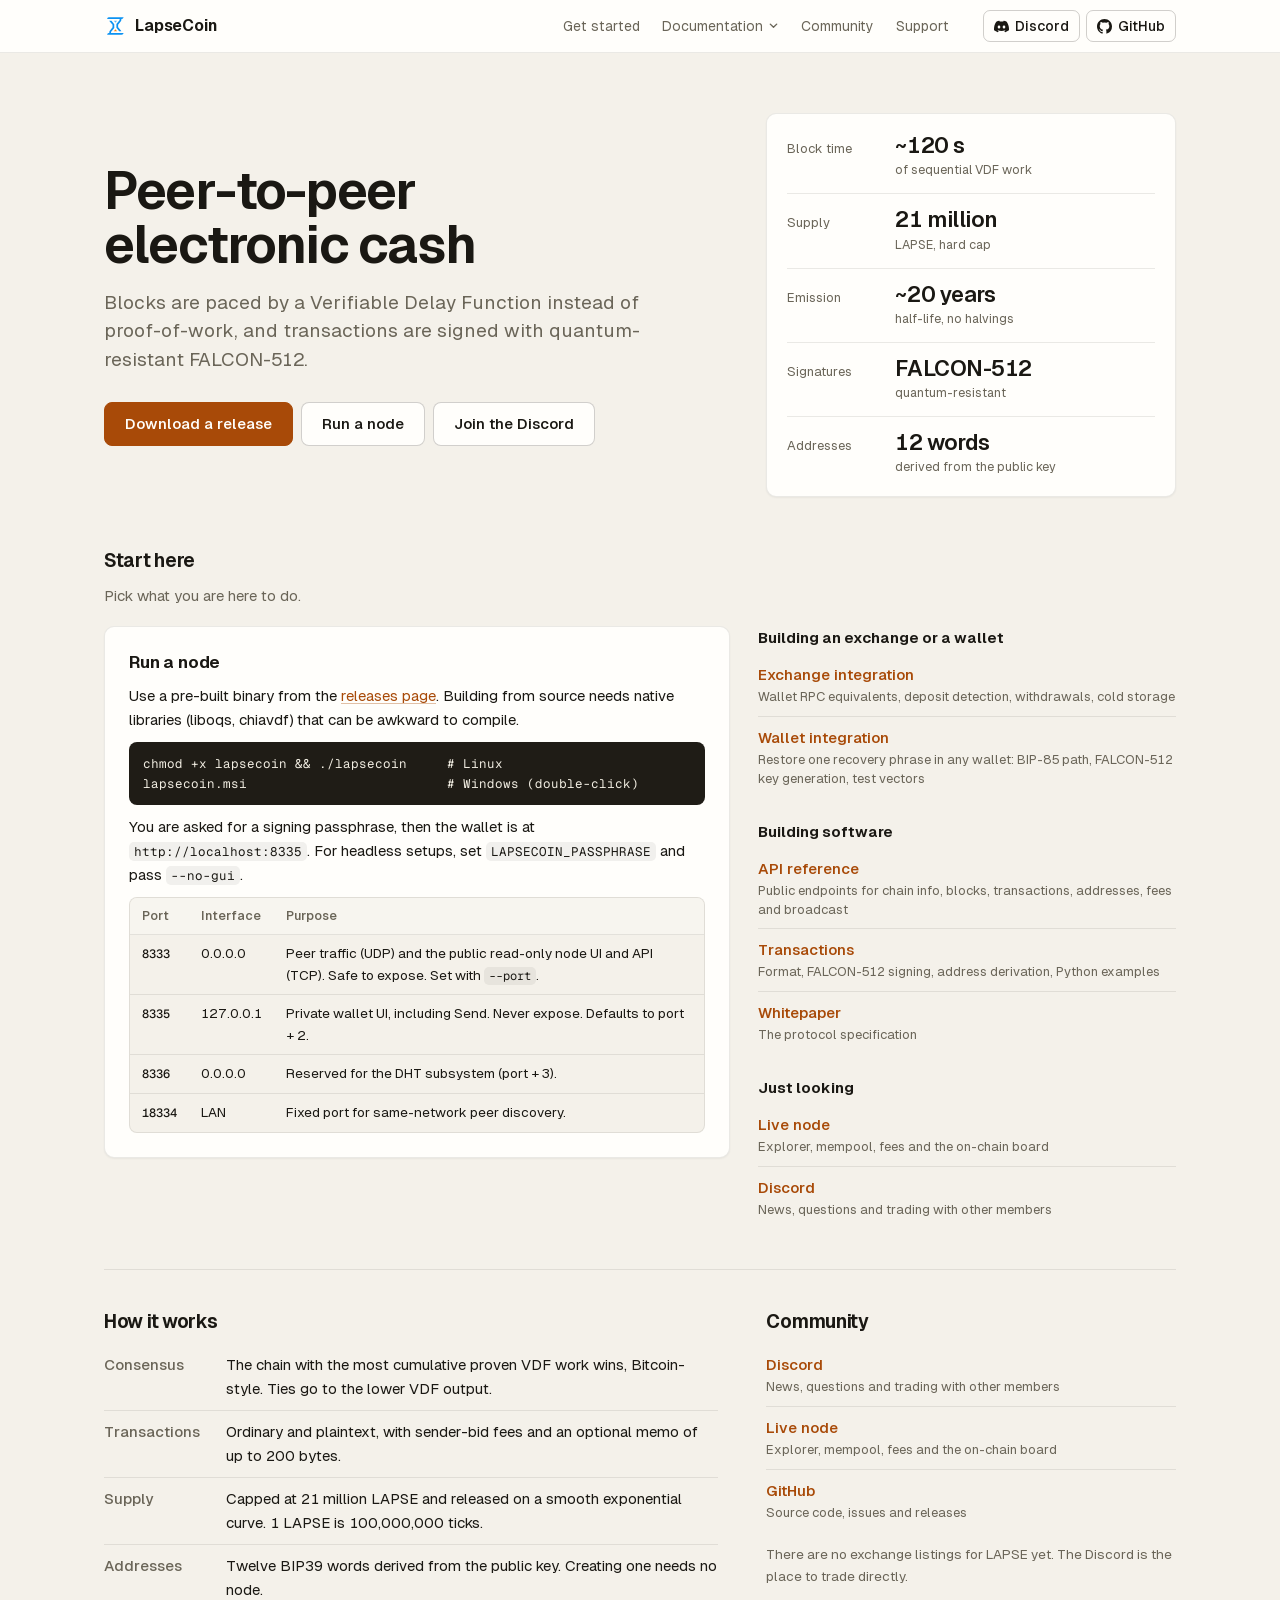
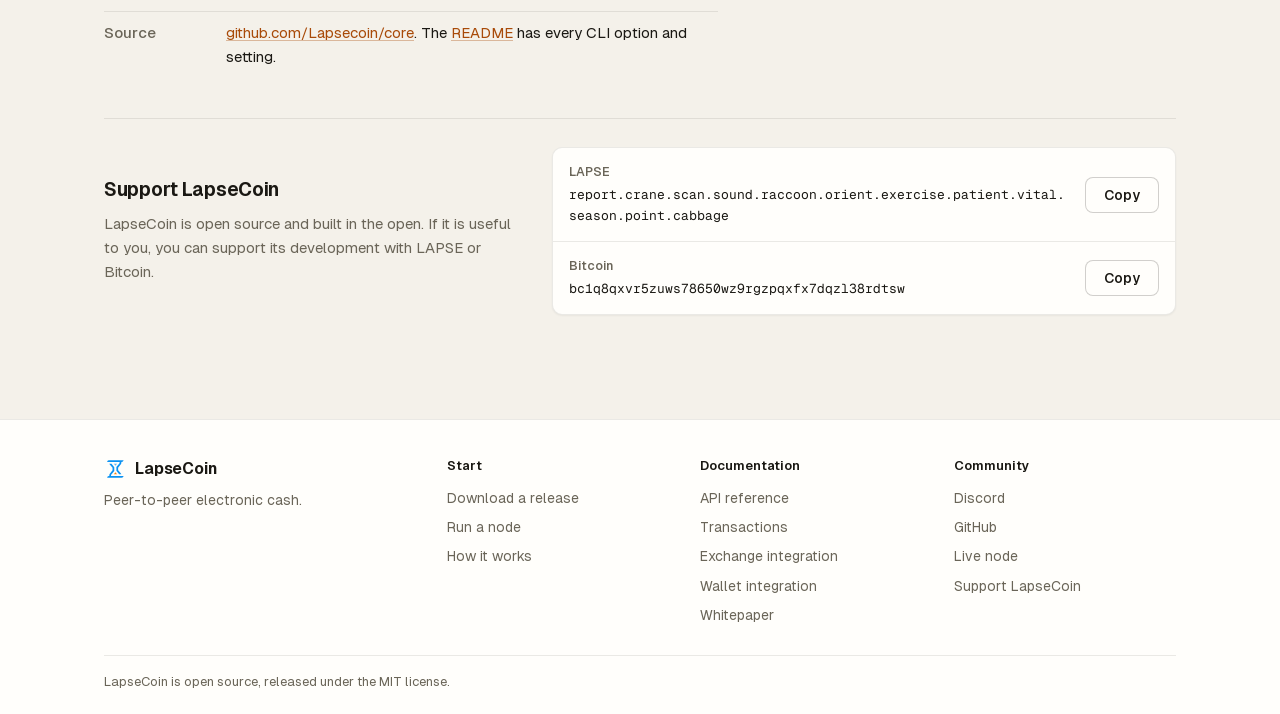
==== index.html @ bf56c522 "Point the site at lapsecoin.github.io, the address the renamed repository is served from The reposit" ====
<!doctype html>
<!-- Generated by build.py from pages/index.html. Edit those, not this file. -->
<html lang="en">
<head>
<meta charset="utf-8">
<meta name="viewport" content="width=device-width, initial-scale=1">
<title>LapseCoin</title>
<meta name="description" content="Peer-to-peer electronic cash secured by a Verifiable Delay Function instead of proof-of-work, with FALCON-512 signatures. About 120 seconds per block, supply capped at 21 million LAPSE.">
<link rel="icon" type="image/svg+xml" href="lapsecoin.svg">
<link rel="canonical" href="https://lapsecoin.github.io/">
<meta property="og:site_name" content="LapseCoin">
<meta property="og:type" content="website">
<meta property="og:title" content="LapseCoin">
<meta property="og:description" content="Peer-to-peer electronic cash secured by a Verifiable Delay Function instead of proof-of-work, with FALCON-512 signatures. About 120 seconds per block, supply capped at 21 million LAPSE.">
<meta property="og:url" content="https://lapsecoin.github.io/">
<meta property="og:image" content="https://lapsecoin.github.io/logo-512.png">
<meta property="og:image:width" content="512">
<meta property="og:image:height" content="512">
<meta name="twitter:card" content="summary">
<meta name="theme-color" content="#f4f1ea">
<link rel="preload" href="css/fonts/Geist-Variable.woff2" as="font" type="font/woff2" crossorigin>
<link rel="stylesheet" href="css/site.css">
</head>
<body>
<header class="bar"><div class="bar-in">
<a class="brand" href="index.html"><img src="lapsecoin.svg" alt="" width="22" height="22">LapseCoin</a>
<nav class="nav" aria-label="Site"><a href="index.html#start">Get started</a><div class="menu"><button class="menu-btn" type="button" aria-expanded="false" aria-controls="menu-docs">Documentation<svg class="chev" viewBox="0 0 12 12" aria-hidden="true"><path d="M2.5 4.5 6 8l3.5-3.5" fill="none" stroke="currentColor" stroke-width="1.5" stroke-linecap="round" stroke-linejoin="round"/></svg></button><div class="menu-list" id="menu-docs"><a href="api.html">API reference</a><a href="tx.html">Transactions</a><a href="exchange.html">Exchange integration</a><a href="wallets.html">Wallet integration</a><a href="https://github.com/Lapsecoin/core/blob/main/docs/whitepaper.md">Whitepaper</a></div></div><a href="index.html#community">Community</a><a href="index.html#support">Support</a></nav>
<div class="ext"><a href="https://discord.gg/FP2d8JmK6r"><svg viewBox="0 0 16 16" aria-hidden="true"><path d="M13.545 2.907a13.2 13.2 0 0 0-3.257-1.011.05.05 0 0 0-.052.025c-.141.25-.297.577-.406.833a12.2 12.2 0 0 0-3.658 0 8 8 0 0 0-.412-.833.05.05 0 0 0-.052-.025c-1.125.194-2.22.534-3.257 1.011a.04.04 0 0 0-.021.018C.356 6.024-.213 9.047.066 12.032q.003.022.021.037a13.3 13.3 0 0 0 3.995 2.02.05.05 0 0 0 .056-.019q.463-.63.818-1.329a.05.05 0 0 0-.01-.059.05.05 0 0 0-.018-.011 8.9 8.9 0 0 1-1.248-.595.05.05 0 0 1-.02-.066.05.05 0 0 1 .015-.019q.127-.095.248-.195a.05.05 0 0 1 .051-.007c2.619 1.196 5.454 1.196 8.041 0a.05.05 0 0 1 .053.007q.121.1.248.195a.05.05 0 0 1-.004.085 8 8 0 0 1-1.249.594.05.05 0 0 0-.03.03.05.05 0 0 0 .003.041c.24.465.515.909.817 1.329a.05.05 0 0 0 .056.019 13.2 13.2 0 0 0 4.001-2.02.05.05 0 0 0 .021-.037c.334-3.451-.559-6.449-2.366-9.106a.03.03 0 0 0-.02-.019m-8.198 7.307c-.789 0-1.438-.724-1.438-1.612s.637-1.613 1.438-1.613c.807 0 1.45.73 1.438 1.613 0 .888-.637 1.612-1.438 1.612m5.316 0c-.788 0-1.438-.724-1.438-1.612s.637-1.613 1.438-1.613c.807 0 1.451.73 1.438 1.613 0 .888-.631 1.612-1.438 1.612"/></svg><span>Discord</span></a><a href="https://github.com/Lapsecoin/core"><svg viewBox="0 0 16 16" aria-hidden="true"><path d="M8 0C3.58 0 0 3.58 0 8c0 3.54 2.29 6.53 5.47 7.59.4.07.55-.17.55-.38 0-.19-.01-.82-.01-1.49-2.01.37-2.53-.49-2.69-.94-.09-.23-.48-.94-.82-1.13-.28-.15-.68-.52-.01-.53.63-.01 1.08.58 1.23.82.72 1.21 1.87.87 2.33.66.07-.52.28-.87.51-1.07-1.78-.2-3.64-.89-3.64-3.95 0-.87.31-1.59.82-2.15-.08-.2-.36-1.02.08-2.12 0 0 .67-.21 2.2.82a7.6 7.6 0 0 1 4 0c1.53-1.04 2.2-.82 2.2-.82.44 1.1.16 1.92.08 2.12.51.56.82 1.27.82 2.15 0 3.07-1.87 3.75-3.65 3.95.29.25.54.73.54 1.48 0 1.07-.01 1.93-.01 2.2 0 .21.15.46.55.38A8.01 8.01 0 0 0 16 8c0-4.42-3.58-8-8-8z"/></svg><span>GitHub</span></a></div>
</div></header>
<main><div class="wrap">
<section class="hero">
<div class="hero-main">
<h1>Peer-to-peer electronic cash</h1>
<p class="lead">Blocks are paced by a Verifiable Delay Function instead of proof-of-work, and transactions are signed with quantum-resistant <span class="nb">FALCON-512</span>.</p>
<div class="actions">
<a class="btn primary lg" href="https://github.com/Lapsecoin/core/releases">Download a release</a>
<a class="btn lg" href="#run">Run a node</a>
<a class="btn lg" href="https://discord.gg/FP2d8JmK6r">Join the Discord</a>
</div>
</div>
<aside class="glance" aria-label="At a glance">
<dl>
<div><dt>Block time</dt><dd><b>~120 s</b><span>of sequential VDF work</span></dd></div>
<div><dt>Supply</dt><dd><b>21 million</b><span>LAPSE, hard cap</span></dd></div>
<div><dt>Emission</dt><dd><b>~20 years</b><span>half-life, no halvings</span></dd></div>
<div><dt>Signatures</dt><dd><b>FALCON-512</b><span>quantum-resistant</span></dd></div>
<div><dt>Addresses</dt><dd><b>12 words</b><span>derived from the public key</span></dd></div>
</dl>
</aside>
</section>

<section id="start" class="start">
<div class="start-head">
<h2>Start here</h2>
<p>Pick what you are here to do.</p>
</div>
<div class="start-grid">
<div class="panel" id="run">
<h3>Run a node</h3>
<p>Use a pre-built binary from the <a href="https://github.com/Lapsecoin/core/releases">releases page</a>. Building from source needs native libraries (liboqs, chiavdf) that can be awkward to compile.</p>
<pre>chmod +x lapsecoin &amp;&amp; ./lapsecoin     # Linux
lapsecoin.msi                         # Windows (double-click)</pre>
<p>You are asked for a signing passphrase, then the wallet is at <code>http://localhost:8335</code>. For headless setups, set <code>LAPSECOIN_PASSPHRASE</code> and pass <code>--no-gui</code>.</p>
<div class="tbl wide"><table>
<thead><tr><th>Port</th><th>Interface</th><th>Purpose</th></tr></thead>
<tbody>
<tr><td><code>8333</code></td><td>0.0.0.0</td><td>Peer traffic (UDP) and the public read-only node UI and API (TCP). Safe to expose. Set with <code>--port</code>.</td></tr>
<tr><td><code>8335</code></td><td>127.0.0.1</td><td>Private wallet UI, including Send. Never expose. Defaults to port + 2.</td></tr>
<tr><td><code>8336</code></td><td>0.0.0.0</td><td>Reserved for the DHT subsystem (port + 3).</td></tr>
<tr><td><code>18334</code></td><td>LAN</td><td>Fixed port for same-network peer discovery.</td></tr>
</tbody></table></div>
</div>
<div class="paths">
<div>
<h3>Building an exchange or a wallet</h3>
<ul class="links">
<li><a href="exchange.html"><b>Exchange integration</b><small>Wallet RPC equivalents, deposit detection, withdrawals, cold storage</small></a></li>
<li><a href="wallets.html"><b>Wallet integration</b><small>Restore one recovery phrase in any wallet: BIP-85 path, FALCON-512 key generation, test vectors</small></a></li>
</ul>
</div>
<div>
<h3>Building software</h3>
<ul class="links">
<li><a href="api.html"><b>API reference</b><small>Public endpoints for chain info, blocks, transactions, addresses, fees and broadcast</small></a></li>
<li><a href="tx.html"><b>Transactions</b><small>Format, FALCON-512 signing, address derivation, Python examples</small></a></li>
<li><a href="https://github.com/Lapsecoin/core/blob/main/docs/whitepaper.md"><b>Whitepaper</b><small>The protocol specification</small></a></li>
</ul>
</div>
<div>
<h3>Just looking</h3>
<ul class="links">
<li><a href="https://lapsenode.vicnas.me/"><b>Live node</b><small>Explorer, mempool, fees and the on-chain board</small></a></li>
<li><a href="https://discord.gg/FP2d8JmK6r"><b>Discord</b><small>News, questions and trading with other members</small></a></li>
</ul>
</div>
</div>
</div>
</section>

<section id="how" class="band">
<div class="cols">
<div>
<h2>How it works</h2>
<dl class="kv">
<div><dt>Consensus</dt><dd>The chain with the most cumulative proven VDF work wins, Bitcoin-style. Ties go to the lower VDF output.</dd></div>
<div><dt>Transactions</dt><dd>Ordinary and plaintext, with sender-bid fees and an optional memo of up to 200 bytes.</dd></div>
<div><dt>Supply</dt><dd>Capped at 21 million LAPSE and released on a smooth exponential curve. 1 LAPSE is 100,000,000 ticks.</dd></div>
<div><dt>Addresses</dt><dd>Twelve BIP39 words derived from the public key. Creating one needs no node.</dd></div>
<div><dt>Source</dt><dd><a href="https://github.com/Lapsecoin/core">github.com/Lapsecoin/core</a>. The <a href="https://github.com/Lapsecoin/core#readme">README</a> has every CLI option and setting.</dd></div>
</dl>
</div>
<div id="community">
<h2>Community</h2>
<ul class="links">
<li><a href="https://discord.gg/FP2d8JmK6r"><b>Discord</b><small>News, questions and trading with other members</small></a></li>
<li><a href="https://lapsenode.vicnas.me/"><b>Live node</b><small>Explorer, mempool, fees and the on-chain board</small></a></li>
<li><a href="https://github.com/Lapsecoin/core"><b>GitHub</b><small>Source code, issues and releases</small></a></li>
</ul>
<p class="note">There are no exchange listings for LAPSE yet. The Discord is the place to trade directly.</p>
</div>
</div>
</section>

<section id="support" class="support">
<div>
<h2>Support LapseCoin</h2>
<p>LapseCoin is open source and built in the open. If it is useful to you, you can support its development with LAPSE or Bitcoin.</p>
</div>
<div class="addr-list">
<div class="addr-row">
<div class="addr-main"><span class="addr-label">LAPSE</span><code class="addr" id="support-lapse">report.<wbr>crane.<wbr>scan.<wbr>sound.<wbr>raccoon.<wbr>orient.<wbr>exercise.<wbr>patient.<wbr>vital.<wbr>season.<wbr>point.<wbr>cabbage</code></div>
<button class="btn copy" type="button" data-copy="#support-lapse">Copy</button>
</div>
<div class="addr-row">
<div class="addr-main"><span class="addr-label">Bitcoin</span><code class="addr token" id="support-btc">bc1q8qxvr5zuws78650wz9rgzpqxfx7dqzl38rdtsw</code></div>
<button class="btn copy" type="button" data-copy="#support-btc">Copy</button>
</div>
</div>
</section>
</div></main>
<footer><div class="wrap">
<div class="foot">
<div class="foot-brand"><a class="brand" href="index.html"><img src="lapsecoin.svg" alt="" width="22" height="22">LapseCoin</a><p>Peer-to-peer electronic cash.</p></div>
<div class="foot-col"><b>Start</b><a href="https://github.com/Lapsecoin/core/releases">Download a release</a><a href="index.html#run">Run a node</a><a href="index.html#how">How it works</a></div>
<div class="foot-col"><b>Documentation</b><a href="api.html">API reference</a><a href="tx.html">Transactions</a><a href="exchange.html">Exchange integration</a><a href="wallets.html">Wallet integration</a><a href="https://github.com/Lapsecoin/core/blob/main/docs/whitepaper.md">Whitepaper</a></div>
<div class="foot-col"><b>Community</b><a href="https://discord.gg/FP2d8JmK6r">Discord</a><a href="https://github.com/Lapsecoin/core">GitHub</a><a href="https://lapsenode.vicnas.me/">Live node</a><a href="index.html#support">Support LapseCoin</a></div>
</div>
<p class="legal">LapseCoin is open source, released under the MIT license.</p>
</div></footer>
<script src="js/site.js" defer></script>
</body>
</html>
---- css/site.css ----
/* LapseCoin site. Same visual language as the node UI (lapsecoin/core templates_html/css/base.css):
 *  - Geist Sans for text, Geist Mono for code, hashes and paths. Tabular figures on numbers.
 *  - Near-white surfaces on a warm tinted page, 10px radius, a 1px low-contrast border.
 *  - One accent (links, focus, the active nav item). Greys are the ink at an opacity.
 *  - No gradients, glow, glass, emoji or left-edge stripes. Light only, on purpose.
 *  - Use the width: content plus a sticky "On this page" column from 1000px up,
 *    one column below. Tables scroll inside their own box on phones.
 *  - Structure follows bitcoin.org (a hero with the actions, entry points by what
 *    the visitor wants to do, a support block, a footer with link columns), kept
 *    unequal on purpose: one large panel beside smaller link lists, never a row
 *    of identical icon cards.
 */
@font-face { font-family: "Geist"; font-weight: 100 900; font-style: normal; font-display: swap; src: url("fonts/Geist-Variable.woff2") format("woff2"); }
@font-face { font-family: "Geist Mono"; font-weight: 100 900; font-style: normal; font-display: swap; src: url("fonts/geist-mono.woff2") format("woff2"); }
:root {
  --paper: #f4f1ea;
  --surface: #fffefb;
  --panel: #f7f5ef;
  --ink: #1a1813;
  --ink-rgb: 26 24 19;
  --ink-dim: #6a6558;
  --rule: rgb(var(--ink-rgb) / .09);
  --line-strong: rgb(var(--ink-rgb) / .2);
  --hover: rgb(var(--ink-rgb) / .04);
  --accent: #c2570c;
  --link: #a84a08;
  --gain: #1d7a3e;
  --loss: #b42318;
  --radius: 10px;
  --radius-sm: 8px;
  --shadow: 0 1px 2px rgb(var(--ink-rgb) / .05);
  --sans: "Geist", system-ui, -apple-system, "Segoe UI", Roboto, "Helvetica Neue", Arial, sans-serif;
  --mono: "Geist Mono", ui-monospace, SFMono-Regular, Menlo, Consolas, "Liberation Mono", monospace;
  --container: 1120px;
}
* { box-sizing: border-box; }
html { color-scheme: light; scroll-padding-top: 72px; -webkit-text-size-adjust: 100%; }
body {
  margin: 0; background: var(--paper); color: var(--ink);
  font: 15px/1.6 var(--sans); font-feature-settings: "tnum" 1, "cv11" 1;
  min-height: 100vh; display: flex; flex-direction: column;
}
h1, h2, h3, h4, p, ul, ol, dl, dd, figure { margin: 0; }
a { color: var(--link); text-decoration-color: rgb(168 74 8 / .35); text-underline-offset: 2px; }
a:hover { text-decoration-color: currentColor; }
:focus-visible { outline: 2px solid rgb(194 87 12 / .55); outline-offset: 2px; border-radius: 4px; }
::selection { background: rgb(194 87 12 / .18); }

/* top bar */
.bar { position: sticky; top: 0; z-index: 50; background: rgb(255 254 251 / .98); backdrop-filter: blur(6px); border-bottom: 1px solid var(--rule); }
.bar-in { max-width: var(--container); margin: 0 auto; padding: 0 24px; height: 52px; display: flex; align-items: center; gap: 24px; }
.brand { display: flex; align-items: center; gap: 9px; color: var(--ink); text-decoration: none; font-weight: 650; letter-spacing: -.01em; font-size: 16px; }
.brand img { width: 22px; height: 22px; display: block; }
.nav { display: flex; gap: 2px; margin-left: auto; align-items: center; }
.nav a { color: var(--ink-dim); text-decoration: none; padding: 6px 10px; border-radius: 7px; font-size: 14px; transition: background .12s, color .12s; }
.nav a:hover { background: var(--hover); color: var(--ink); }
.nav a[aria-current="page"] { color: var(--ink); background: rgb(var(--ink-rgb) / .06); font-weight: 550; }
.ext { display: flex; gap: 6px; }
.ext a { display: inline-flex; align-items: center; gap: 6px; height: 32px; padding: 0 10px; border: 1px solid var(--line-strong); border-radius: 7px; color: var(--ink); text-decoration: none; font-size: 14px; font-weight: 500; transition: background .12s; }
.ext a:hover { background: var(--hover); }
.ext svg { width: 15px; height: 15px; fill: currentColor; }

/* grouped navigation: a disclosure that works on hover, click and keyboard */
.menu { position: relative; }
.menu-btn { all: unset; box-sizing: border-box; cursor: pointer; display: inline-flex; align-items: center; gap: 5px; color: var(--ink-dim); padding: 6px 10px; border-radius: 7px; font-size: 14px; transition: background .12s, color .12s; }
.menu-btn:hover, .menu.open .menu-btn { background: var(--hover); color: var(--ink); }
.menu-btn.on { color: var(--ink); background: rgb(var(--ink-rgb) / .06); font-weight: 550; }
.menu-btn:focus-visible { outline: 2px solid rgb(194 87 12 / .55); outline-offset: 2px; }
.chev { width: 11px; height: 11px; transition: transform .12s; }
.menu.open .chev { transform: rotate(180deg); }
.menu-list { display: none; position: absolute; top: calc(100% + 6px); left: 0; min-width: 220px; padding: 6px; background: var(--surface); border: 1px solid var(--rule); border-radius: var(--radius); box-shadow: 0 8px 28px rgb(var(--ink-rgb) / .12); z-index: 60; }
.menu-list a { display: block; padding: 8px 10px; border-radius: 7px; white-space: nowrap; }
.menu-list::before { content: ""; position: absolute; left: 0; right: 0; top: -8px; height: 8px; }
.menu.open .menu-list { display: block; }
@media (hover: hover) { .menu:hover .menu-list { display: block; } .menu:hover .chev { transform: rotate(180deg); } }

/* page frame */
.wrap { max-width: var(--container); margin: 0 auto; padding: 0 24px; width: 100%; }
main { flex: 1; padding: 32px 0 56px; }
.page-head { margin-bottom: 24px; max-width: 70ch; }
h1 { font-size: 26px; line-height: 1.2; font-weight: 650; letter-spacing: -.02em; text-wrap: balance; }
.nb { white-space: nowrap; }
.page-head p { color: var(--ink-dim); margin-top: 8px; font-size: 16px; }
.doc { display: grid; grid-template-columns: minmax(0, 1fr) 200px; gap: 40px; align-items: start; }
.toc { position: sticky; top: 76px; font-size: 13px; max-height: calc(100vh - 96px); overflow: auto; }
.toc b { display: block; font-weight: 550; color: var(--ink-dim); margin-bottom: 8px; font-size: 12.5px; }
.toc a { display: block; color: var(--ink-dim); text-decoration: none; padding: 3px 0 3px 10px; border-left: 1px solid var(--rule); }
.toc a:hover { color: var(--ink); border-left-color: var(--line-strong); }
.toc a.on { color: var(--ink); border-left-color: var(--accent); font-weight: 550; }
.toc a.sub { padding-left: 22px; font-family: var(--mono); font-size: 12px; }
.toc a:not(.sub) { margin-top: 6px; color: var(--ink); font-weight: 550; }
.toc a:not(.sub):first-of-type { margin-top: 0; }

/* content */
.prose > section { padding: 22px 0; border-top: 1px solid var(--rule); }
.prose > section:first-child { border-top: 0; padding-top: 0; }
h2 { font-size: 19px; line-height: 1.3; font-weight: 650; letter-spacing: -.015em; margin-bottom: 10px; }
h3 { font-size: 15px; font-weight: 650; margin: 18px 0 6px; }
.prose p, .prose li { max-width: 74ch; }
p + p, p + ul, p + ol, p + pre, p + .tbl, pre + p, ul + p, ol + p, .tbl + p, ul + pre, .tbl + pre { margin-top: 10px; }
ul, ol { padding-left: 1.2em; margin-top: 8px; }
li + li { margin-top: 4px; }
li::marker { color: var(--ink-dim); }
code { font: 12.5px/1.4 var(--mono); background: rgb(var(--ink-rgb) / .06); padding: 1px 5px; border-radius: 5px; overflow-wrap: break-word; }
pre { margin: 10px 0 0; padding: 12px 14px; background: #1f1c16; color: #f1ede2; border-radius: var(--radius-sm); overflow-x: auto; font: 12.5px/1.55 var(--mono); tab-size: 4; }
pre code { background: none; padding: 0; color: inherit; font: inherit; overflow-wrap: normal; }
.tbl { overflow-x: auto; border: 1px solid var(--rule); border-radius: var(--radius-sm); background: var(--surface); margin-top: 10px; }
table { width: 100%; border-collapse: collapse; font-size: 13.5px; }
th { text-align: left; font-weight: 550; color: var(--ink-dim); font-size: 12.5px; background: var(--panel); }
th, td { padding: 8px 12px; vertical-align: top; border-bottom: 1px solid var(--rule); }
tr:last-child td { border-bottom: 0; }
tbody tr:hover td { background: var(--hover); }
td:first-child { white-space: nowrap; }
td:first-child code { background: none; padding: 0; font-weight: 500; }
td code { font-size: 12px; }
td:first-child { font-family: var(--mono); font-size: 12.5px; }
.tbl.wide td:first-child, .tbl.text td:first-child { font-family: var(--sans); font-size: 13.5px; white-space: normal; }

/* api endpoints */
.endpoint { padding: 16px 0; border-top: 1px solid var(--rule); scroll-margin-top: 72px; }
.endpoint:first-of-type { border-top: 0; padding-top: 4px; }
.endpoint-title { display: flex; align-items: baseline; gap: 10px; flex-wrap: wrap; margin-bottom: 6px; }
.endpoint-method { font: 600 11px/1 var(--mono); letter-spacing: .04em; padding: 4px 6px; border-radius: 5px; background: rgb(29 122 62 / .12); color: var(--gain); }
.endpoint-method.post { background: rgb(194 87 12 / .13); color: var(--link); }
.endpoint-path { font: 600 14px var(--mono); overflow-wrap: anywhere; }
.endpoint-desc { max-width: 74ch; }

/* home */
.hero { display: grid; grid-template-columns: minmax(0, 3fr) minmax(280px, 2fr); gap: 48px; align-items: center; padding: 28px 0 44px; }
.hero h1 { font-size: 52px; line-height: 1.04; letter-spacing: -.035em; font-weight: 650; }
.hero .lead { color: var(--ink-dim); font-size: 19px; line-height: 1.5; max-width: 52ch; margin-top: 16px; text-wrap: pretty; }
.actions { display: flex; gap: 8px; flex-wrap: wrap; }
.hero .actions { margin-top: 28px; }
.btn { display: inline-flex; align-items: center; justify-content: center; height: 36px; padding: 0 14px; border-radius: var(--radius-sm); border: 1px solid var(--line-strong); color: var(--ink); text-decoration: none; font: inherit; font-weight: 550; font-size: 14px; background: var(--surface); cursor: pointer; transition: background .12s, border-color .12s; }
.btn:hover { background: var(--hover); }
.btn.lg { height: 44px; padding: 0 20px; font-size: 15px; }
.btn.primary { background: var(--link); border-color: var(--link); color: #fffefb; }
.btn.primary:hover { background: #8f3f06; border-color: #8f3f06; }
.glance { background: var(--surface); border: 1px solid var(--rule); border-radius: var(--radius); box-shadow: var(--shadow); padding: 6px 20px; }
.glance dl > div { display: grid; grid-template-columns: 96px 1fr; gap: 12px; align-items: baseline; padding: 13px 0; border-top: 1px solid var(--rule); }
.glance dl > div:first-child { border-top: 0; }
.glance dt { color: var(--ink-dim); font-size: 13px; }
.glance dd b { display: block; font-size: 22px; line-height: 1.15; font-weight: 600; letter-spacing: -.02em; }
.glance dd span { display: block; color: var(--ink-dim); font-size: 12.5px; margin-top: 2px; }

.start { padding: 8px 0 40px; scroll-margin-top: 72px; }
.start-head { margin-bottom: 18px; }
.start-head p { color: var(--ink-dim); margin-top: 4px; }
.start-grid { display: grid; grid-template-columns: minmax(0, 3fr) minmax(0, 2fr); gap: 28px; align-items: start; }
.panel { background: var(--surface); border: 1px solid var(--rule); border-radius: var(--radius); box-shadow: var(--shadow); padding: 22px 24px 24px; scroll-margin-top: 72px; }
.panel h3 { font-size: 17px; margin: 0 0 8px; letter-spacing: -.01em; }
.panel .tbl { background: var(--paper); }
.paths > div + div { margin-top: 22px; }
.paths h3 { margin: 0 0 2px; }

.band { padding: 40px 0; border-top: 1px solid var(--rule); scroll-margin-top: 72px; }
.cols { display: grid; grid-template-columns: 3fr 2fr; gap: 48px; align-items: start; }
dl.kv { margin-top: 4px; }
dl.kv > div { display: grid; grid-template-columns: 110px 1fr; gap: 12px; padding: 9px 0; border-top: 1px solid var(--rule); }
dl.kv > div:first-child { border-top: 0; }
dl.kv dt { color: var(--ink-dim); font-weight: 500; }
dl.kv dd { min-width: 0; }
dl.kv code { overflow-wrap: anywhere; }
.links { list-style: none; padding: 0; margin-top: 4px; }
.links li { margin: 0; border-top: 1px solid var(--rule); }
.links li:first-child { border-top: 0; }
.links a { display: block; padding: 9px 0; text-decoration: none; color: var(--ink); }
.links a b { color: var(--link); font-weight: 550; }
.links a:hover b { text-decoration: underline; }
.links small { display: block; color: var(--ink-dim); font-size: 13px; line-height: 1.45; margin-top: 1px; }
.note { margin-top: 12px; color: var(--ink-dim); font-size: 13.5px; }

.support { display: grid; grid-template-columns: minmax(0, 2fr) minmax(0, 3fr); gap: 32px; align-items: center; padding: 28px 0 48px; border-top: 1px solid var(--rule); scroll-margin-top: 72px; }
.support p { color: var(--ink-dim); margin-top: 6px; max-width: 52ch; }
.addr-list { background: var(--surface); border: 1px solid var(--rule); border-radius: var(--radius); box-shadow: var(--shadow); }
.addr-row { display: flex; gap: 14px; align-items: center; padding: 14px 16px; border-top: 1px solid var(--rule); }
.addr-row:first-child { border-top: 0; }
.addr-main { flex: 1; min-width: 0; }
.addr-label { display: block; color: var(--ink-dim); font-size: 12.5px; font-weight: 550; margin-bottom: 3px; }
.addr { display: block; background: none; padding: 0; font: 13px/1.6 var(--mono); overflow-wrap: normal; word-break: normal; user-select: all; }
.addr.token { overflow-wrap: anywhere; }
.btn.copy { flex: none; min-width: 74px; }
.btn.copy.done { color: var(--gain); border-color: rgb(29 122 62 / .5); }

footer { border-top: 1px solid var(--rule); background: var(--surface); color: var(--ink-dim); font-size: 14px; }
.foot { display: grid; grid-template-columns: 1.4fr 1fr 1fr 1fr; gap: 32px; padding: 36px 0 28px; }
.foot-brand .brand { font-size: 16px; }
.foot-brand p { margin-top: 8px; max-width: 28ch; }
.foot-col { display: flex; flex-direction: column; gap: 7px; align-items: flex-start; }
.foot-col b { color: var(--ink); font-weight: 600; font-size: 13px; margin-bottom: 3px; }
footer a { color: var(--ink-dim); text-decoration: none; }
footer a:hover { color: var(--ink); text-decoration: underline; text-underline-offset: 2px; }
footer .brand { color: var(--ink); }
.legal { border-top: 1px solid var(--rule); padding: 16px 0 22px; font-size: 13px; }

@media (max-width: 1000px) {
  .doc { grid-template-columns: minmax(0, 1fr); }
  .toc { display: none; }
  .hero { grid-template-columns: minmax(0, 1fr); gap: 28px; padding-top: 12px; }
  .start-grid, .cols, .support { grid-template-columns: minmax(0, 1fr); gap: 28px; }
  .foot { grid-template-columns: 1fr 1fr; }
}
@media (max-width: 760px) {
  .wrap, .bar-in { padding: 0 16px; }
  .bar-in { gap: 8px; height: auto; min-height: 52px; flex-wrap: wrap; padding-top: 6px; padding-bottom: 6px; }
  .nav { margin-left: 0; width: 100%; overflow-x: auto; scrollbar-width: none; order: 3; }
  .nav a { white-space: nowrap; padding: 6px 7px; font-size: 13.5px; }
  /* the group flattens into inline links, so the scrolling nav never clips a popup */
  .menu { display: contents; }
  .menu-btn { display: none; }
  .menu-list { display: contents; position: static; }
  .menu-list a { color: var(--ink-dim); padding: 6px 7px; font-size: 13.5px; }
  .menu-list a[aria-current="page"] { color: var(--ink); background: rgb(var(--ink-rgb) / .06); font-weight: 550; }
  .ext { order: 2; margin-left: auto; }
  .ext a { height: 30px; padding: 0 9px; }
  main { padding: 20px 0 40px; }
  h1 { font-size: 26px; }
  .hero h1 { font-size: 36px; }
  .hero .lead { font-size: 17px; }
  .hero .actions .btn { flex: 1 1 100%; }
  .glance { padding: 4px 16px; }
  .panel { padding: 18px 16px 20px; }
  .addr-row { flex-direction: column; align-items: stretch; gap: 10px; }
  .addr { font-size: 12px; }
  .btn.copy { width: 100%; height: 40px; }
  dl.kv > div { grid-template-columns: 1fr; gap: 0; }
  .foot { grid-template-columns: 1fr 1fr; gap: 24px; padding-top: 28px; }
  .foot-brand { grid-column: 1 / -1; }
}
@media (prefers-reduced-motion: reduce) { * { transition: none !important; } }
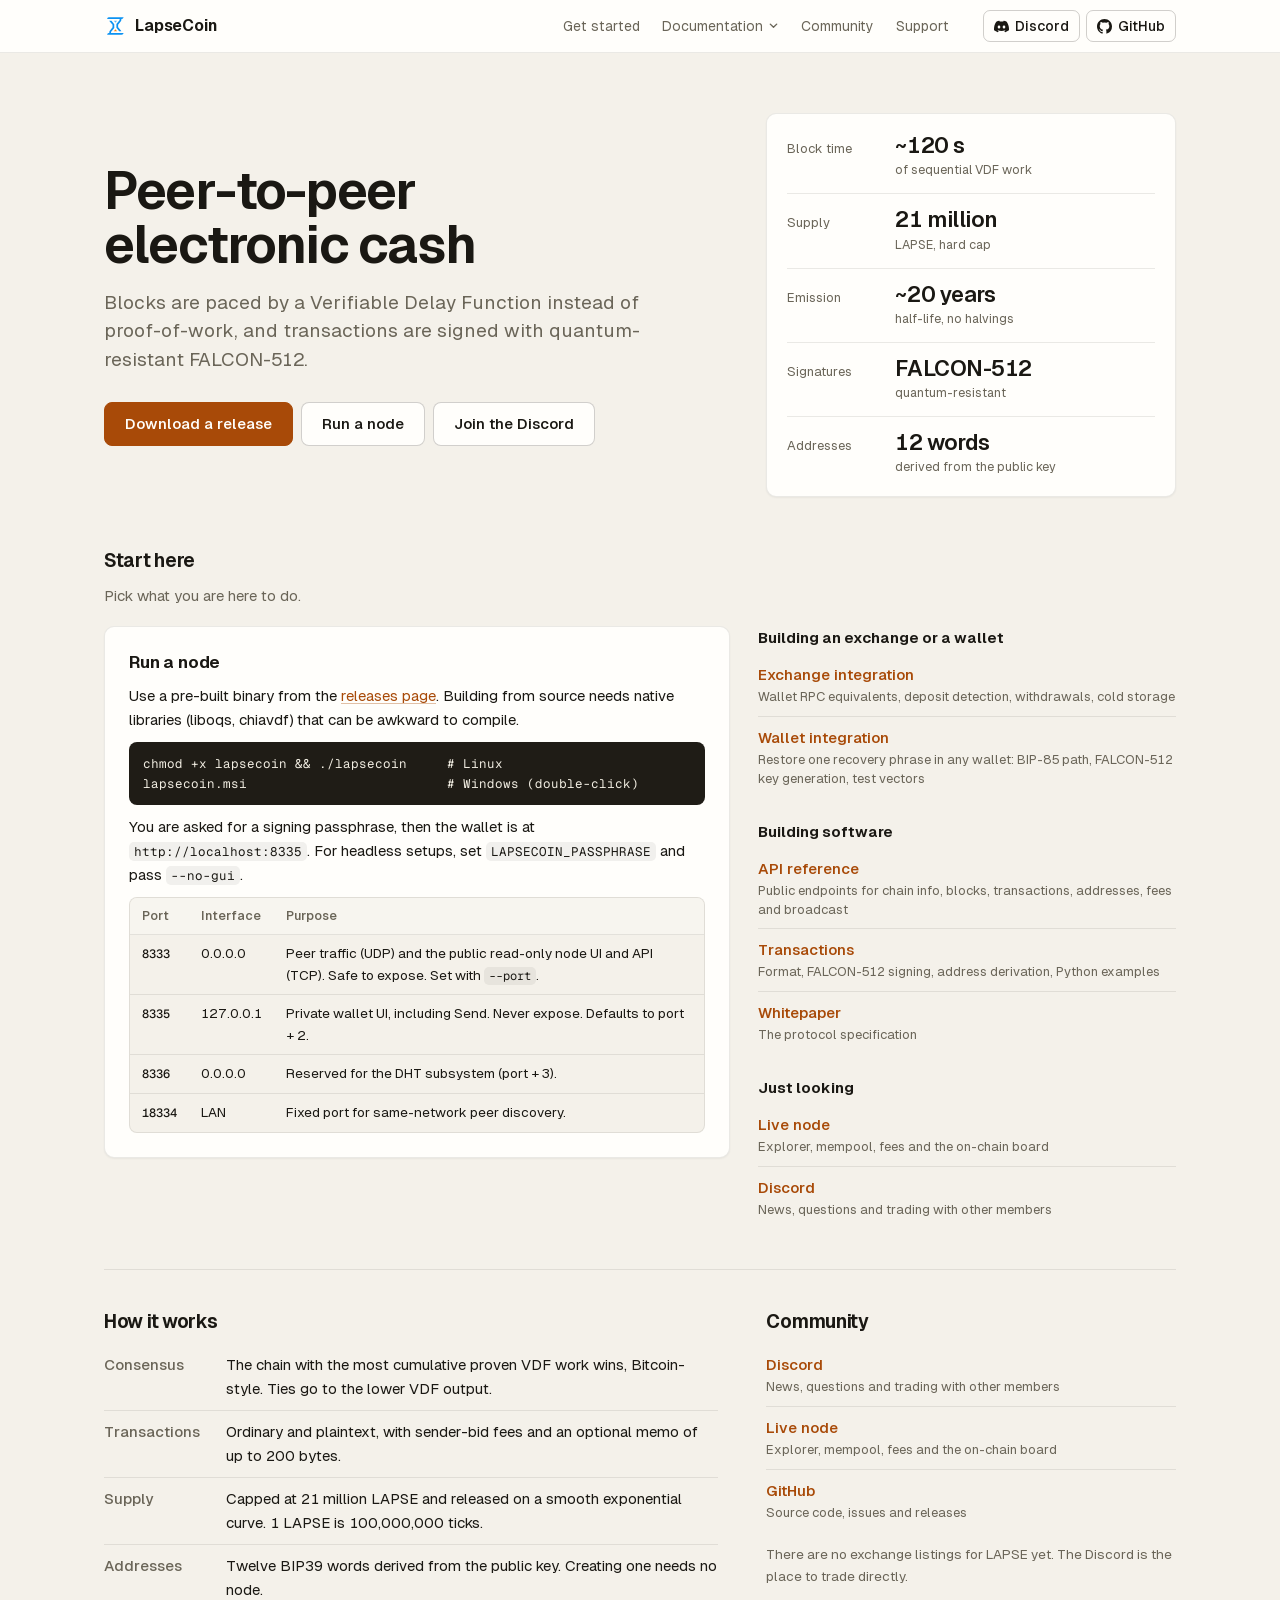
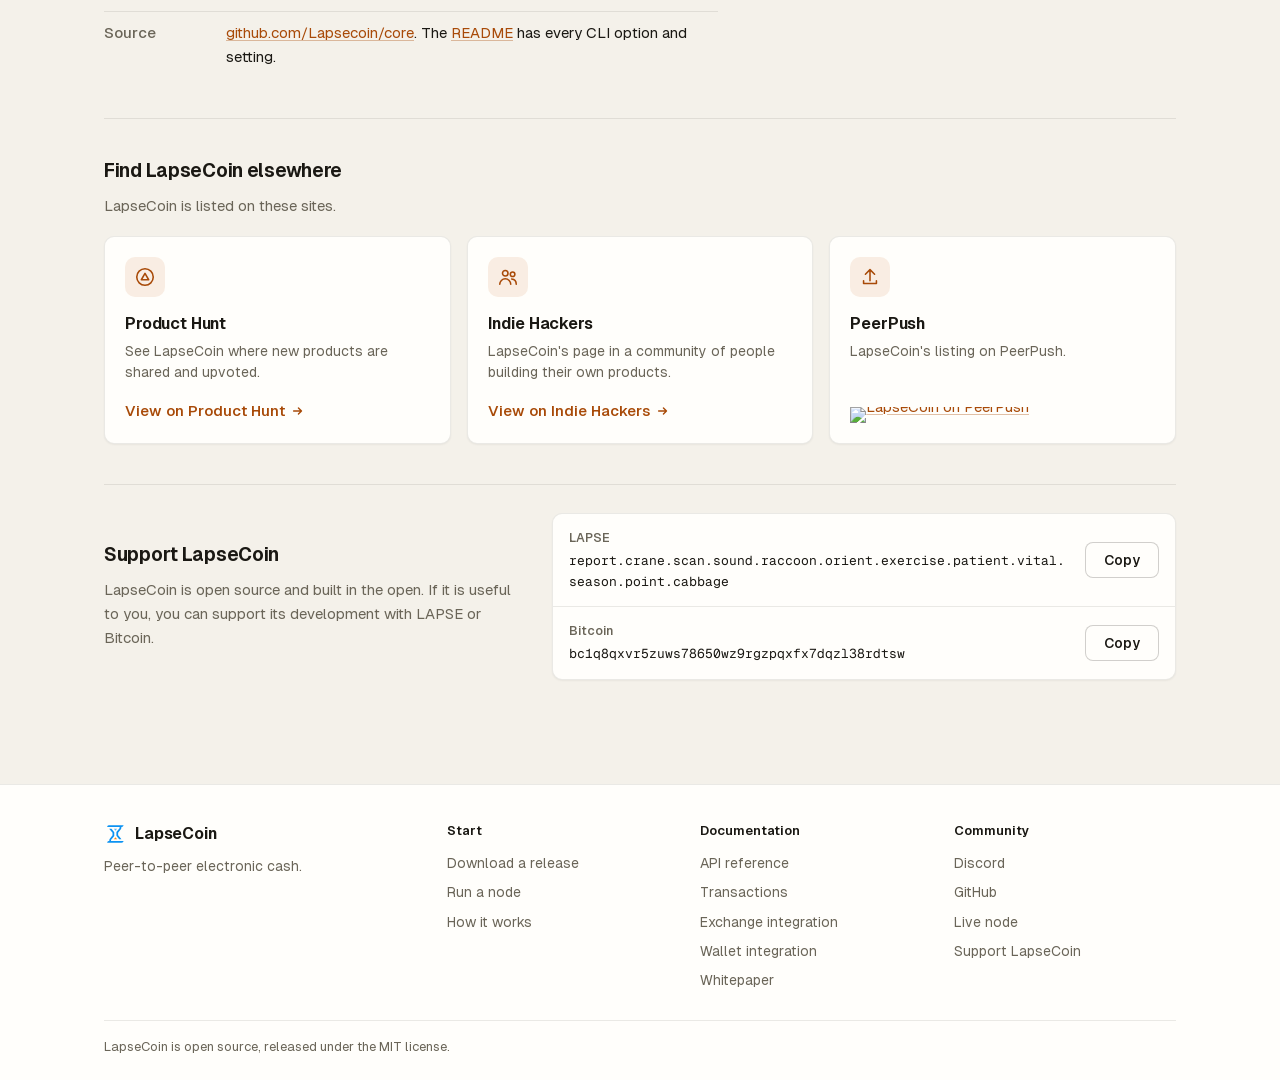
==== commit cc43e31b: "Add three listings to the home page: Product Hunt, Indie Hackers and PeerPush A section below Commun" ====
--- a/index.html
+++ b/index.html
@@ -121,6 +121,31 @@
 </div>
 </section>
 
+<section id="elsewhere" class="band">
+<h2>Find LapseCoin elsewhere</h2>
+<p class="sub">LapseCoin is listed on these sites.</p>
+<div class="listings">
+<article class="listing">
+<div class="ico"><svg viewBox="0 0 24 24" aria-hidden="true"><circle cx="12" cy="12" r="9"/><path d="M12 8l4 7H8z"/></svg></div>
+<h3>Product Hunt</h3>
+<p>See LapseCoin where new products are shared and upvoted.</p>
+<a class="more" href="https://www.producthunt.com/products/lapsecoin" target="_blank" rel="noopener">View on Product Hunt<svg viewBox="0 0 16 16" aria-hidden="true"><path d="M3 8h9M8.5 4.5 12 8l-3.5 3.5"/></svg></a>
+</article>
+<article class="listing">
+<div class="ico"><svg viewBox="0 0 24 24" aria-hidden="true"><circle cx="9" cy="8" r="3"/><path d="M3 20c0-3.3 2.7-6 6-6s6 2.7 6 6"/><circle cx="17" cy="9" r="2.5"/><path d="M16 14.2c2.9.2 5 2.5 5 5.8"/></svg></div>
+<h3>Indie Hackers</h3>
+<p>LapseCoin's page in a community of people building their own products.</p>
+<a class="more" href="https://www.indiehackers.com/product/lapsecoin" target="_blank" rel="noopener">View on Indie Hackers<svg viewBox="0 0 16 16" aria-hidden="true"><path d="M3 8h9M8.5 4.5 12 8l-3.5 3.5"/></svg></a>
+</article>
+<article class="listing">
+<div class="ico"><svg viewBox="0 0 24 24" aria-hidden="true"><path d="M12 16V4M7 9l5-5 5 5"/><path d="M5 16v3h14v-3"/></svg></div>
+<h3>PeerPush</h3>
+<p>LapseCoin's listing on PeerPush.</p>
+<a class="badge" href="https://peerpush.com/p/lapsecoin" target="_blank" rel="noopener"><img class="badge-img" src="https://peerpush.com/p/lapsecoin/badge.png" alt="LapseCoin on PeerPush" width="230"></a>
+</article>
+</div>
+</section>
+
 <section id="support" class="support">
 <div>
 <h2>Support LapseCoin</h2>
--- a/css/site.css
+++ b/css/site.css
@@ -170,6 +170,21 @@
 .links small { display: block; color: var(--ink-dim); font-size: 13px; line-height: 1.45; margin-top: 1px; }
 .note { margin-top: 12px; color: var(--ink-dim); font-size: 13.5px; }
 
+/* listings on other sites */
+.band .sub { color: var(--ink-dim); margin-top: 4px; }
+.listings { display: grid; grid-template-columns: repeat(3, minmax(0, 1fr)); gap: 16px; margin-top: 18px; }
+.listing { display: flex; flex-direction: column; align-items: flex-start; background: var(--surface); border: 1px solid var(--rule); border-radius: var(--radius); box-shadow: var(--shadow); padding: 20px; }
+.listing .ico { width: 40px; height: 40px; border-radius: 10px; background: rgb(194 87 12 / .1); color: var(--link); display: grid; place-items: center; }
+.listing .ico svg { width: 22px; height: 22px; fill: none; stroke: currentColor; stroke-width: 1.7; stroke-linecap: round; stroke-linejoin: round; }
+.listing h3 { margin: 14px 0 4px; font-size: 16px; letter-spacing: -.01em; }
+.listing p { color: var(--ink-dim); font-size: 14px; line-height: 1.5; }
+.listing .more { margin-top: auto; padding-top: 16px; display: inline-flex; align-items: center; gap: 6px; font-weight: 550; text-decoration: none; }
+.listing .more:hover { text-decoration: underline; text-underline-offset: 2px; }
+.listing .more svg { width: 14px; height: 14px; fill: none; stroke: currentColor; stroke-width: 1.6; stroke-linecap: round; stroke-linejoin: round; transition: transform .12s; }
+.listing .more:hover svg { transform: translateX(2px); }
+.listing .badge { margin-top: auto; padding-top: 14px; display: block; line-height: 0; }
+.badge-img { width: 230px; max-width: 100%; height: auto; }
+
 .support { display: grid; grid-template-columns: minmax(0, 2fr) minmax(0, 3fr); gap: 32px; align-items: center; padding: 28px 0 48px; border-top: 1px solid var(--rule); scroll-margin-top: 72px; }
 .support p { color: var(--ink-dim); margin-top: 6px; max-width: 52ch; }
 .addr-list { background: var(--surface); border: 1px solid var(--rule); border-radius: var(--radius); box-shadow: var(--shadow); }
@@ -221,6 +236,7 @@
   .glance { padding: 4px 16px; }
   .panel { padding: 18px 16px 20px; }
   .addr-row { flex-direction: column; align-items: stretch; gap: 10px; }
+  .listings { grid-template-columns: minmax(0, 1fr); }
   .addr { font-size: 12px; }
   .btn.copy { width: 100%; height: 40px; }
   dl.kv > div { grid-template-columns: 1fr; gap: 0; }
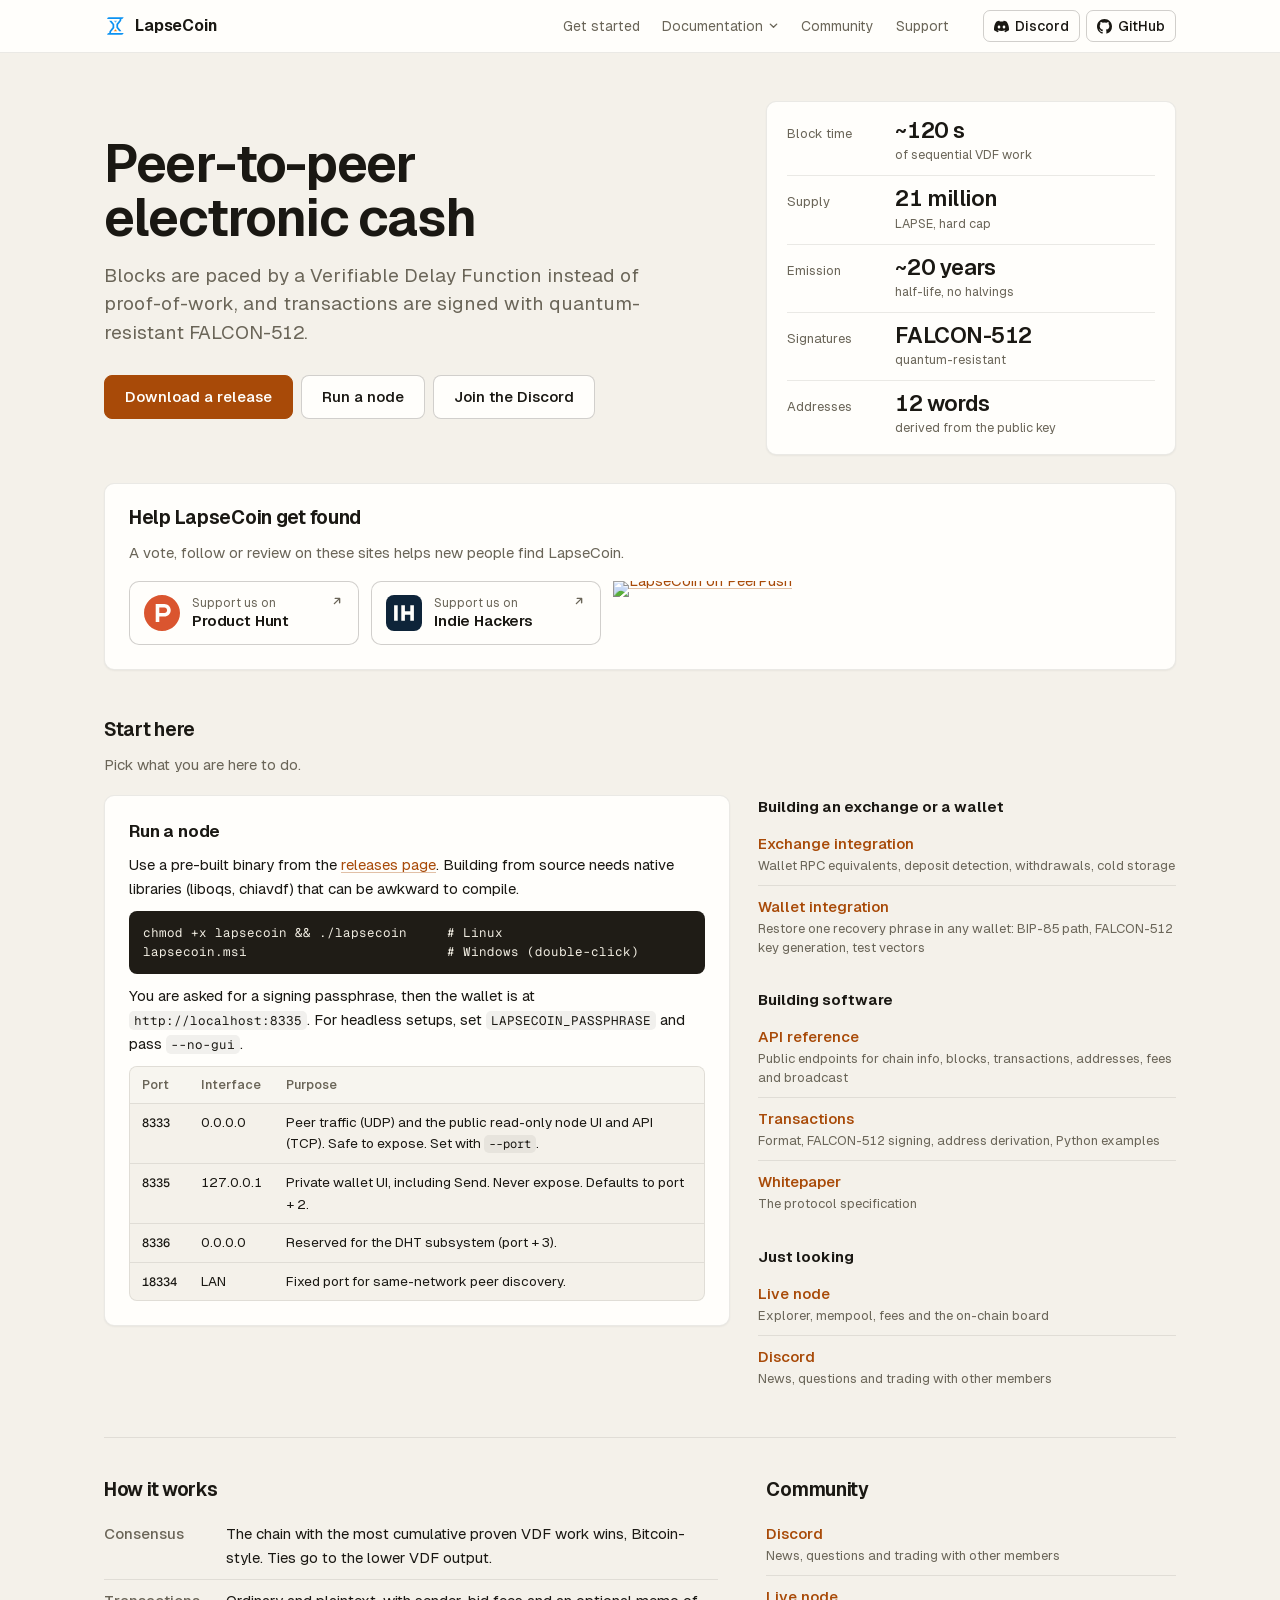
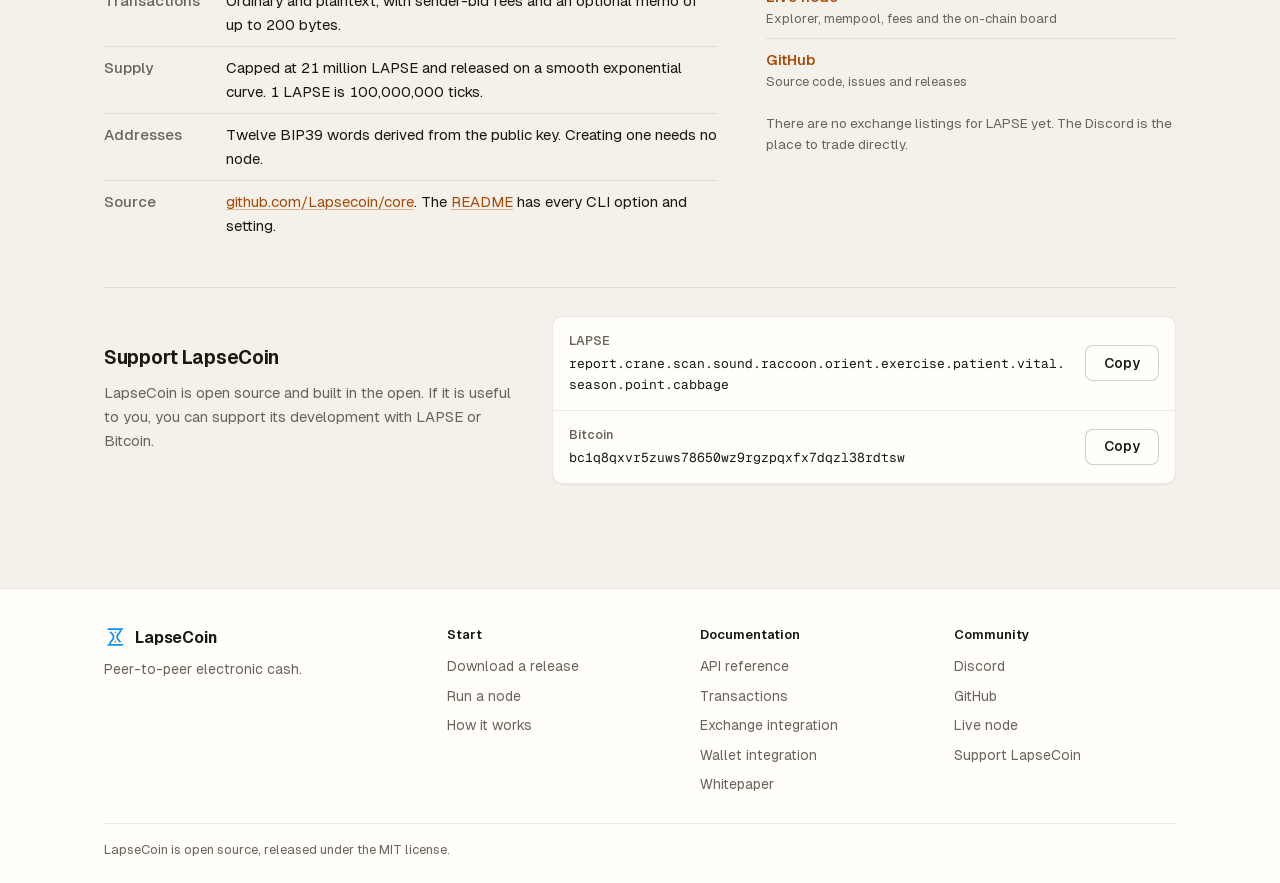
==== commit 86311ebd: "Move the listings under the hero as small support boxes with each site's own icon Product Hunt and I" ====
--- a/index.html
+++ b/index.html
@@ -47,6 +47,22 @@
 <div><dt>Addresses</dt><dd><b>12 words</b><span>derived from the public key</span></dd></div>
 </dl>
 </aside>
+</section>
+
+<section id="elsewhere" class="listed">
+<h2>Help LapseCoin get found</h2>
+<p class="sub">A vote, follow or review on these sites helps new people find LapseCoin.</p>
+<div class="sites">
+<a class="site-box" href="https://www.producthunt.com/products/lapsecoin" target="_blank" rel="noopener">
+<svg class="mark" viewBox="0 0 24 24" aria-hidden="true"><path fill="#da552f" d="M13.604 8.4h-3.405V12h3.405c.995 0 1.801-.806 1.801-1.801 0-.993-.805-1.799-1.801-1.799zM12 0C5.372 0 0 5.372 0 12s5.372 12 12 12 12-5.372 12-12S18.628 0 12 0zm1.604 14.4h-3.405V18H7.801V6h5.804c2.319 0 4.2 1.88 4.2 4.199 0 2.321-1.881 4.201-4.201 4.201z"/></svg>
+<span class="site-text"><small>Support us on</small><b>Product Hunt</b></span><svg class="go" viewBox="0 0 16 16" aria-hidden="true"><path d="M5 11 11 5M6 5h5v5"/></svg>
+</a>
+<a class="site-box" href="https://www.indiehackers.com/product/lapsecoin" target="_blank" rel="noopener">
+<svg class="mark" viewBox="0 0 24 24" aria-hidden="true"><path fill="#0e2439" d="M0 0h24v24H0V0Zm5.4 17.2h2.4V6.8H5.4v10.4Zm4.8 0h2.4v-4h3.6v4h2.4V6.8h-2.4v4h-3.6v-4h-2.4v10.4Z"/></svg>
+<span class="site-text"><small>Support us on</small><b>Indie Hackers</b></span><svg class="go" viewBox="0 0 16 16" aria-hidden="true"><path d="M5 11 11 5M6 5h5v5"/></svg>
+</a>
+<a class="badge-link" href="https://peerpush.com/p/lapsecoin" target="_blank" rel="noopener"><img class="badge-img" src="https://peerpush.com/p/lapsecoin/badge.png" alt="LapseCoin on PeerPush" width="230"></a>
+</div>
 </section>
 
 <section id="start" class="start">
@@ -121,31 +137,6 @@
 </div>
 </section>
 
-<section id="elsewhere" class="band">
-<h2>Find LapseCoin elsewhere</h2>
-<p class="sub">LapseCoin is listed on these sites.</p>
-<div class="listings">
-<article class="listing">
-<div class="ico"><svg viewBox="0 0 24 24" aria-hidden="true"><circle cx="12" cy="12" r="9"/><path d="M12 8l4 7H8z"/></svg></div>
-<h3>Product Hunt</h3>
-<p>See LapseCoin where new products are shared and upvoted.</p>
-<a class="more" href="https://www.producthunt.com/products/lapsecoin" target="_blank" rel="noopener">View on Product Hunt<svg viewBox="0 0 16 16" aria-hidden="true"><path d="M3 8h9M8.5 4.5 12 8l-3.5 3.5"/></svg></a>
-</article>
-<article class="listing">
-<div class="ico"><svg viewBox="0 0 24 24" aria-hidden="true"><circle cx="9" cy="8" r="3"/><path d="M3 20c0-3.3 2.7-6 6-6s6 2.7 6 6"/><circle cx="17" cy="9" r="2.5"/><path d="M16 14.2c2.9.2 5 2.5 5 5.8"/></svg></div>
-<h3>Indie Hackers</h3>
-<p>LapseCoin's page in a community of people building their own products.</p>
-<a class="more" href="https://www.indiehackers.com/product/lapsecoin" target="_blank" rel="noopener">View on Indie Hackers<svg viewBox="0 0 16 16" aria-hidden="true"><path d="M3 8h9M8.5 4.5 12 8l-3.5 3.5"/></svg></a>
-</article>
-<article class="listing">
-<div class="ico"><svg viewBox="0 0 24 24" aria-hidden="true"><path d="M12 16V4M7 9l5-5 5 5"/><path d="M5 16v3h14v-3"/></svg></div>
-<h3>PeerPush</h3>
-<p>LapseCoin's listing on PeerPush.</p>
-<a class="badge" href="https://peerpush.com/p/lapsecoin" target="_blank" rel="noopener"><img class="badge-img" src="https://peerpush.com/p/lapsecoin/badge.png" alt="LapseCoin on PeerPush" width="230"></a>
-</article>
-</div>
-</section>
-
 <section id="support" class="support">
 <div>
 <h2>Support LapseCoin</h2>
--- a/css/site.css
+++ b/css/site.css
@@ -126,7 +126,7 @@
 .endpoint-desc { max-width: 74ch; }
 
 /* home */
-.hero { display: grid; grid-template-columns: minmax(0, 3fr) minmax(280px, 2fr); gap: 48px; align-items: center; padding: 28px 0 44px; }
+.hero { display: grid; grid-template-columns: minmax(0, 3fr) minmax(280px, 2fr); gap: 48px; align-items: center; padding: 16px 0 28px; }
 .hero h1 { font-size: 52px; line-height: 1.04; letter-spacing: -.035em; font-weight: 650; }
 .hero .lead { color: var(--ink-dim); font-size: 19px; line-height: 1.5; max-width: 52ch; margin-top: 16px; text-wrap: pretty; }
 .actions { display: flex; gap: 8px; flex-wrap: wrap; }
@@ -137,7 +137,7 @@
 .btn.primary { background: var(--link); border-color: var(--link); color: #fffefb; }
 .btn.primary:hover { background: #8f3f06; border-color: #8f3f06; }
 .glance { background: var(--surface); border: 1px solid var(--rule); border-radius: var(--radius); box-shadow: var(--shadow); padding: 6px 20px; }
-.glance dl > div { display: grid; grid-template-columns: 96px 1fr; gap: 12px; align-items: baseline; padding: 13px 0; border-top: 1px solid var(--rule); }
+.glance dl > div { display: grid; grid-template-columns: 96px 1fr; gap: 12px; align-items: baseline; padding: 10px 0; border-top: 1px solid var(--rule); }
 .glance dl > div:first-child { border-top: 0; }
 .glance dt { color: var(--ink-dim); font-size: 13px; }
 .glance dd b { display: block; font-size: 22px; line-height: 1.15; font-weight: 600; letter-spacing: -.02em; }
@@ -170,19 +170,19 @@
 .links small { display: block; color: var(--ink-dim); font-size: 13px; line-height: 1.45; margin-top: 1px; }
 .note { margin-top: 12px; color: var(--ink-dim); font-size: 13.5px; }
 
-/* listings on other sites */
-.band .sub { color: var(--ink-dim); margin-top: 4px; }
-.listings { display: grid; grid-template-columns: repeat(3, minmax(0, 1fr)); gap: 16px; margin-top: 18px; }
-.listing { display: flex; flex-direction: column; align-items: flex-start; background: var(--surface); border: 1px solid var(--rule); border-radius: var(--radius); box-shadow: var(--shadow); padding: 20px; }
-.listing .ico { width: 40px; height: 40px; border-radius: 10px; background: rgb(194 87 12 / .1); color: var(--link); display: grid; place-items: center; }
-.listing .ico svg { width: 22px; height: 22px; fill: none; stroke: currentColor; stroke-width: 1.7; stroke-linecap: round; stroke-linejoin: round; }
-.listing h3 { margin: 14px 0 4px; font-size: 16px; letter-spacing: -.01em; }
-.listing p { color: var(--ink-dim); font-size: 14px; line-height: 1.5; }
-.listing .more { margin-top: auto; padding-top: 16px; display: inline-flex; align-items: center; gap: 6px; font-weight: 550; text-decoration: none; }
-.listing .more:hover { text-decoration: underline; text-underline-offset: 2px; }
-.listing .more svg { width: 14px; height: 14px; fill: none; stroke: currentColor; stroke-width: 1.6; stroke-linecap: round; stroke-linejoin: round; transition: transform .12s; }
-.listing .more:hover svg { transform: translateX(2px); }
-.listing .badge { margin-top: auto; padding-top: 14px; display: block; line-height: 0; }
+/* "Help LapseCoin get found": small boxes in the shape of the PeerPush badge */
+.listed { background: var(--surface); border: 1px solid var(--rule); border-radius: var(--radius); box-shadow: var(--shadow); padding: 22px 24px 24px; margin: 0 0 40px; scroll-margin-top: 72px; }
+.listed .sub { color: var(--ink-dim); margin-top: 4px; }
+.sites { display: flex; flex-wrap: wrap; gap: 12px; margin-top: 16px; }
+.site-box { flex: 0 0 230px; display: flex; align-items: center; gap: 12px; min-height: 64px; padding: 10px 14px; background: var(--surface); border: 1px solid var(--line-strong); border-radius: 10px; color: var(--ink); text-decoration: none; transition: border-color .12s, background .12s; }
+.site-box:hover { border-color: var(--accent); background: var(--panel); }
+.site-box .mark { flex: none; width: 36px; height: 36px; border-radius: 8px; }
+.site-text { flex: 1; min-width: 0; }
+.site-text small { display: block; color: var(--ink-dim); font-size: 12px; line-height: 1.3; }
+.site-text b { display: block; font-size: 15px; font-weight: 600; letter-spacing: -.01em; line-height: 1.3; }
+.site-box .go { flex: none; align-self: flex-start; width: 14px; height: 14px; margin-top: 2px; fill: none; stroke: var(--ink-dim); stroke-width: 1.6; stroke-linecap: round; stroke-linejoin: round; transition: stroke .12s; }
+.site-box:hover .go { stroke: var(--accent); }
+.badge-link { flex: 0 0 230px; display: block; line-height: 0; border-radius: 10px; }
 .badge-img { width: 230px; max-width: 100%; height: auto; }
 
 .support { display: grid; grid-template-columns: minmax(0, 2fr) minmax(0, 3fr); gap: 32px; align-items: center; padding: 28px 0 48px; border-top: 1px solid var(--rule); scroll-margin-top: 72px; }
@@ -236,7 +236,9 @@
   .glance { padding: 4px 16px; }
   .panel { padding: 18px 16px 20px; }
   .addr-row { flex-direction: column; align-items: stretch; gap: 10px; }
-  .listings { grid-template-columns: minmax(0, 1fr); }
+  .listed { padding: 18px 16px 20px; margin-bottom: 28px; }
+  .site-box, .badge-link { flex: 1 1 100%; }
+  .badge-img { width: 230px; }
   .addr { font-size: 12px; }
   .btn.copy { width: 100%; height: 40px; }
   dl.kv > div { grid-template-columns: 1fr; gap: 0; }
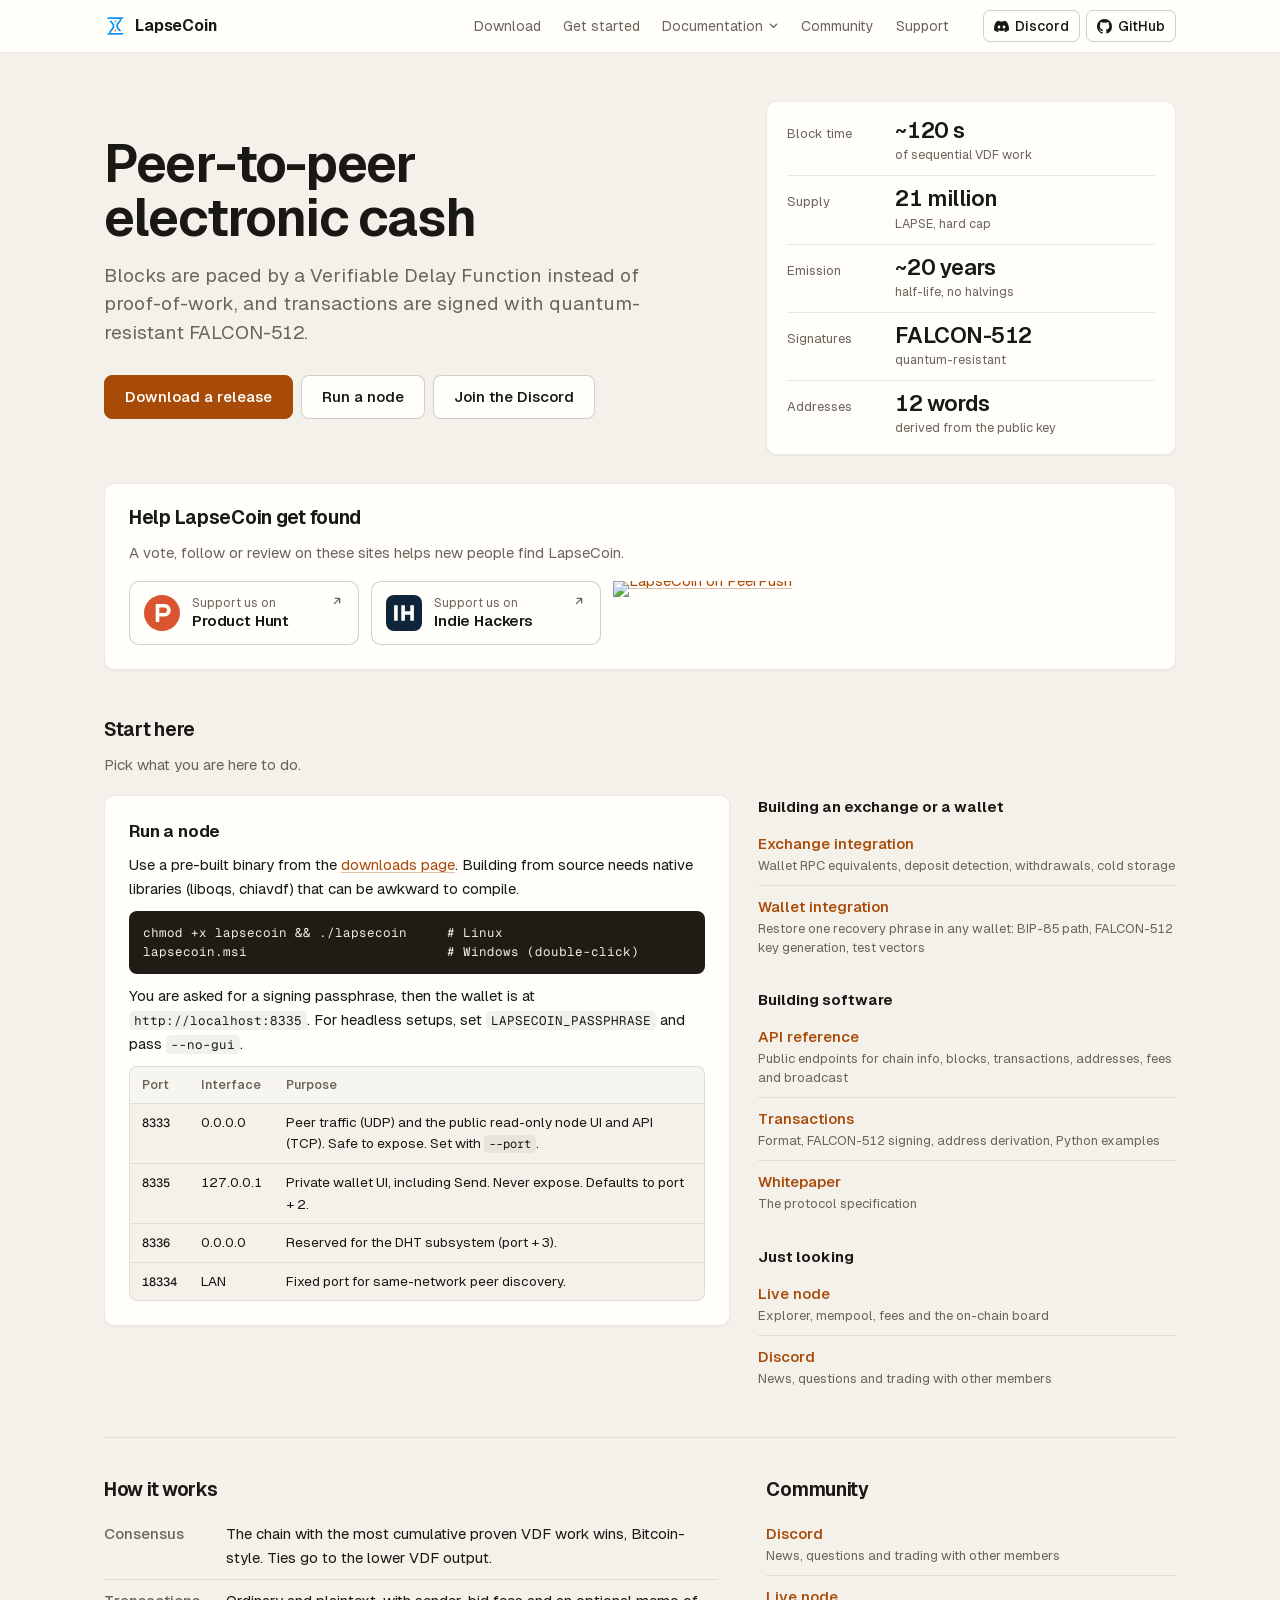
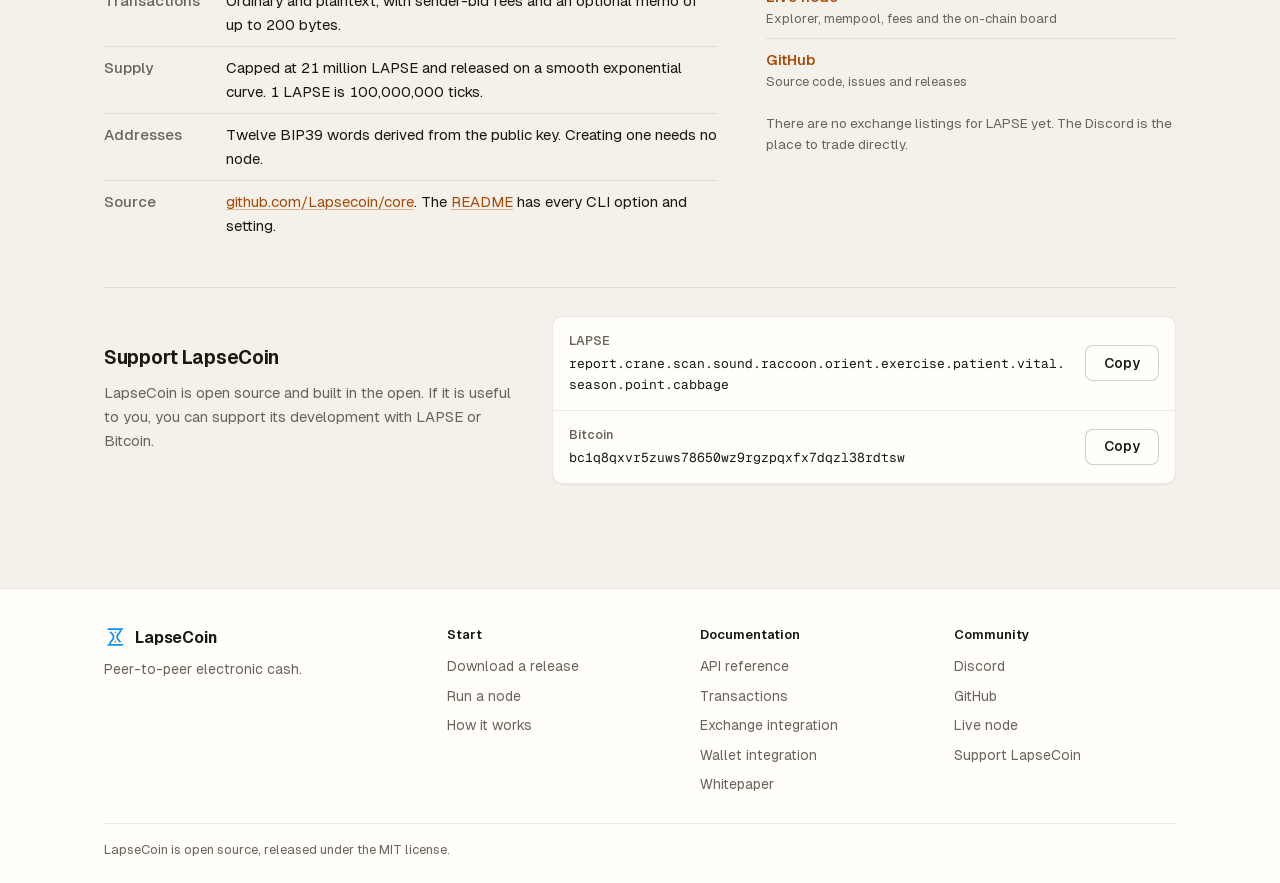
==== commit 33b2544e: "Add a downloads page that lists the newest releases Reads core/releases.json (published by the core " ====
--- a/index.html
+++ b/index.html
@@ -24,7 +24,7 @@
 <body>
 <header class="bar"><div class="bar-in">
 <a class="brand" href="index.html"><img src="lapsecoin.svg" alt="" width="22" height="22">LapseCoin</a>
-<nav class="nav" aria-label="Site"><a href="index.html#start">Get started</a><div class="menu"><button class="menu-btn" type="button" aria-expanded="false" aria-controls="menu-docs">Documentation<svg class="chev" viewBox="0 0 12 12" aria-hidden="true"><path d="M2.5 4.5 6 8l3.5-3.5" fill="none" stroke="currentColor" stroke-width="1.5" stroke-linecap="round" stroke-linejoin="round"/></svg></button><div class="menu-list" id="menu-docs"><a href="api.html">API reference</a><a href="tx.html">Transactions</a><a href="exchange.html">Exchange integration</a><a href="wallets.html">Wallet integration</a><a href="https://github.com/Lapsecoin/core/blob/main/docs/whitepaper.md">Whitepaper</a></div></div><a href="index.html#community">Community</a><a href="index.html#support">Support</a></nav>
+<nav class="nav" aria-label="Site"><a href="downloads.html">Download</a><a href="index.html#start">Get started</a><div class="menu"><button class="menu-btn" type="button" aria-expanded="false" aria-controls="menu-docs">Documentation<svg class="chev" viewBox="0 0 12 12" aria-hidden="true"><path d="M2.5 4.5 6 8l3.5-3.5" fill="none" stroke="currentColor" stroke-width="1.5" stroke-linecap="round" stroke-linejoin="round"/></svg></button><div class="menu-list" id="menu-docs"><a href="api.html">API reference</a><a href="tx.html">Transactions</a><a href="exchange.html">Exchange integration</a><a href="wallets.html">Wallet integration</a><a href="https://github.com/Lapsecoin/core/blob/main/docs/whitepaper.md">Whitepaper</a></div></div><a href="index.html#community">Community</a><a href="index.html#support">Support</a></nav>
 <div class="ext"><a href="https://discord.gg/FP2d8JmK6r"><svg viewBox="0 0 16 16" aria-hidden="true"><path d="M13.545 2.907a13.2 13.2 0 0 0-3.257-1.011.05.05 0 0 0-.052.025c-.141.25-.297.577-.406.833a12.2 12.2 0 0 0-3.658 0 8 8 0 0 0-.412-.833.05.05 0 0 0-.052-.025c-1.125.194-2.22.534-3.257 1.011a.04.04 0 0 0-.021.018C.356 6.024-.213 9.047.066 12.032q.003.022.021.037a13.3 13.3 0 0 0 3.995 2.02.05.05 0 0 0 .056-.019q.463-.63.818-1.329a.05.05 0 0 0-.01-.059.05.05 0 0 0-.018-.011 8.9 8.9 0 0 1-1.248-.595.05.05 0 0 1-.02-.066.05.05 0 0 1 .015-.019q.127-.095.248-.195a.05.05 0 0 1 .051-.007c2.619 1.196 5.454 1.196 8.041 0a.05.05 0 0 1 .053.007q.121.1.248.195a.05.05 0 0 1-.004.085 8 8 0 0 1-1.249.594.05.05 0 0 0-.03.03.05.05 0 0 0 .003.041c.24.465.515.909.817 1.329a.05.05 0 0 0 .056.019 13.2 13.2 0 0 0 4.001-2.02.05.05 0 0 0 .021-.037c.334-3.451-.559-6.449-2.366-9.106a.03.03 0 0 0-.02-.019m-8.198 7.307c-.789 0-1.438-.724-1.438-1.612s.637-1.613 1.438-1.613c.807 0 1.45.73 1.438 1.613 0 .888-.637 1.612-1.438 1.612m5.316 0c-.788 0-1.438-.724-1.438-1.612s.637-1.613 1.438-1.613c.807 0 1.451.73 1.438 1.613 0 .888-.631 1.612-1.438 1.612"/></svg><span>Discord</span></a><a href="https://github.com/Lapsecoin/core"><svg viewBox="0 0 16 16" aria-hidden="true"><path d="M8 0C3.58 0 0 3.58 0 8c0 3.54 2.29 6.53 5.47 7.59.4.07.55-.17.55-.38 0-.19-.01-.82-.01-1.49-2.01.37-2.53-.49-2.69-.94-.09-.23-.48-.94-.82-1.13-.28-.15-.68-.52-.01-.53.63-.01 1.08.58 1.23.82.72 1.21 1.87.87 2.33.66.07-.52.28-.87.51-1.07-1.78-.2-3.64-.89-3.64-3.95 0-.87.31-1.59.82-2.15-.08-.2-.36-1.02.08-2.12 0 0 .67-.21 2.2.82a7.6 7.6 0 0 1 4 0c1.53-1.04 2.2-.82 2.2-.82.44 1.1.16 1.92.08 2.12.51.56.82 1.27.82 2.15 0 3.07-1.87 3.75-3.65 3.95.29.25.54.73.54 1.48 0 1.07-.01 1.93-.01 2.2 0 .21.15.46.55.38A8.01 8.01 0 0 0 16 8c0-4.42-3.58-8-8-8z"/></svg><span>GitHub</span></a></div>
 </div></header>
 <main><div class="wrap">
@@ -33,7 +33,7 @@
 <h1>Peer-to-peer electronic cash</h1>
 <p class="lead">Blocks are paced by a Verifiable Delay Function instead of proof-of-work, and transactions are signed with quantum-resistant <span class="nb">FALCON-512</span>.</p>
 <div class="actions">
-<a class="btn primary lg" href="https://github.com/Lapsecoin/core/releases">Download a release</a>
+<a class="btn primary lg" href="downloads.html">Download a release</a>
 <a class="btn lg" href="#run">Run a node</a>
 <a class="btn lg" href="https://discord.gg/FP2d8JmK6r">Join the Discord</a>
 </div>
@@ -73,7 +73,7 @@
 <div class="start-grid">
 <div class="panel" id="run">
 <h3>Run a node</h3>
-<p>Use a pre-built binary from the <a href="https://github.com/Lapsecoin/core/releases">releases page</a>. Building from source needs native libraries (liboqs, chiavdf) that can be awkward to compile.</p>
+<p>Use a pre-built binary from the <a href="downloads.html">downloads page</a>. Building from source needs native libraries (liboqs, chiavdf) that can be awkward to compile.</p>
 <pre>chmod +x lapsecoin &amp;&amp; ./lapsecoin     # Linux
 lapsecoin.msi                         # Windows (double-click)</pre>
 <p>You are asked for a signing passphrase, then the wallet is at <code>http://localhost:8335</code>. For headless setups, set <code>LAPSECOIN_PASSPHRASE</code> and pass <code>--no-gui</code>.</p>
@@ -157,7 +157,7 @@
 <footer><div class="wrap">
 <div class="foot">
 <div class="foot-brand"><a class="brand" href="index.html"><img src="lapsecoin.svg" alt="" width="22" height="22">LapseCoin</a><p>Peer-to-peer electronic cash.</p></div>
-<div class="foot-col"><b>Start</b><a href="https://github.com/Lapsecoin/core/releases">Download a release</a><a href="index.html#run">Run a node</a><a href="index.html#how">How it works</a></div>
+<div class="foot-col"><b>Start</b><a href="downloads.html">Download a release</a><a href="index.html#run">Run a node</a><a href="index.html#how">How it works</a></div>
 <div class="foot-col"><b>Documentation</b><a href="api.html">API reference</a><a href="tx.html">Transactions</a><a href="exchange.html">Exchange integration</a><a href="wallets.html">Wallet integration</a><a href="https://github.com/Lapsecoin/core/blob/main/docs/whitepaper.md">Whitepaper</a></div>
 <div class="foot-col"><b>Community</b><a href="https://discord.gg/FP2d8JmK6r">Discord</a><a href="https://github.com/Lapsecoin/core">GitHub</a><a href="https://lapsenode.vicnas.me/">Live node</a><a href="index.html#support">Support LapseCoin</a></div>
 </div>
--- a/css/site.css
+++ b/css/site.css
@@ -208,6 +208,35 @@
 footer .brand { color: var(--ink); }
 .legal { border-top: 1px solid var(--rule); padding: 16px 0 22px; font-size: 13px; }
 
+/* downloads: the newest release large, the rest as a quiet table. The VirusTotal
+ * state is a dot plus its words, never colour alone. */
+.dl-latest { display: grid; grid-template-columns: minmax(0, 2fr) minmax(0, 3fr); gap: 40px; align-items: start; }
+.dl-main small { color: var(--ink-dim); font-size: 13px; }
+.dl-main h2 { font-size: 44px; line-height: 1.05; letter-spacing: -.03em; font-weight: 650; margin: 4px 0 18px; font-variant-numeric: tabular-nums; }
+.dl-main .actions { margin-bottom: 14px; }
+.dl-notes { font-size: 14px; }
+.dl-facts { margin: 0; }
+.dl-facts > div { padding: 10px 0; border-top: 1px solid var(--rule); }
+.dl-facts > div:first-child { border-top: 0; padding-top: 0; }
+.dl-facts dt { color: var(--ink-dim); font-size: 12.5px; margin-bottom: 3px; }
+.dl-facts dd { margin: 0; }
+.dl-facts code { font-size: 12.5px; overflow-wrap: anywhere; }
+.dl-sub { display: block; color: var(--ink-dim); font-size: 12.5px; margin-top: 3px; }
+.dl-h { font-size: 17px; letter-spacing: -.01em; margin: 32px 0 0; }
+.dl-table { min-width: 720px; }
+.dl-table td { white-space: nowrap; }
+.dl-date { color: var(--ink-dim); white-space: nowrap; }
+.vt { display: inline-flex; align-items: center; gap: 7px; font-weight: 550; }
+.vt i { width: 8px; height: 8px; border-radius: 50%; background: var(--ink-dim); flex: none; }
+.vt.ok { color: var(--gain); }
+.vt.ok i { background: var(--gain); }
+.vt.warn { color: var(--loss); }
+.vt.warn i { background: var(--loss); }
+.vt.none { color: var(--ink-dim); font-weight: 400; }
+#dl-latest + #dl-older + .note, #dl-note { margin-top: 20px; max-width: 74ch; }
+@media (max-width: 1000px) { .dl-latest { grid-template-columns: minmax(0, 1fr); gap: 22px; } }
+@media (max-width: 760px) { .dl-main h2 { font-size: 36px; } .dl-main .actions .btn { flex: 1 1 100%; } }
+
 @media (max-width: 1000px) {
   .doc { grid-template-columns: minmax(0, 1fr); }
   .toc { display: none; }
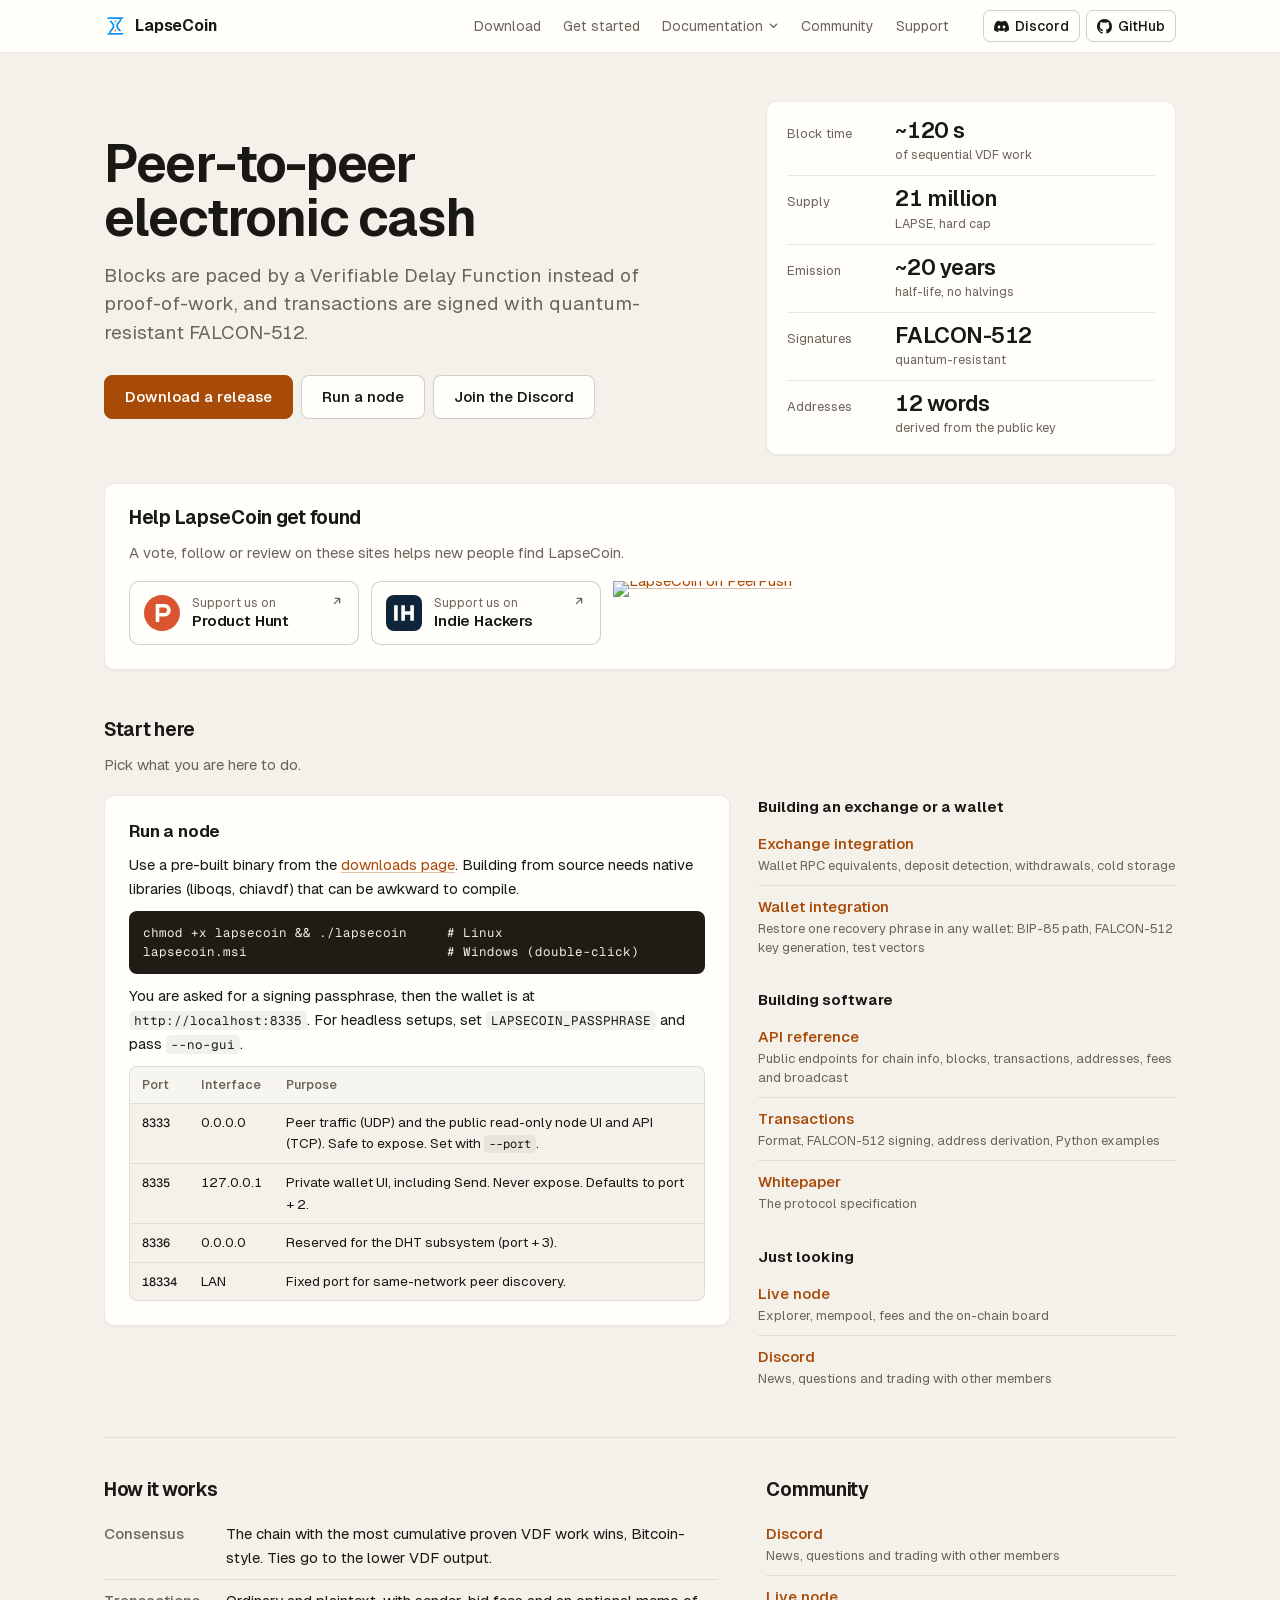
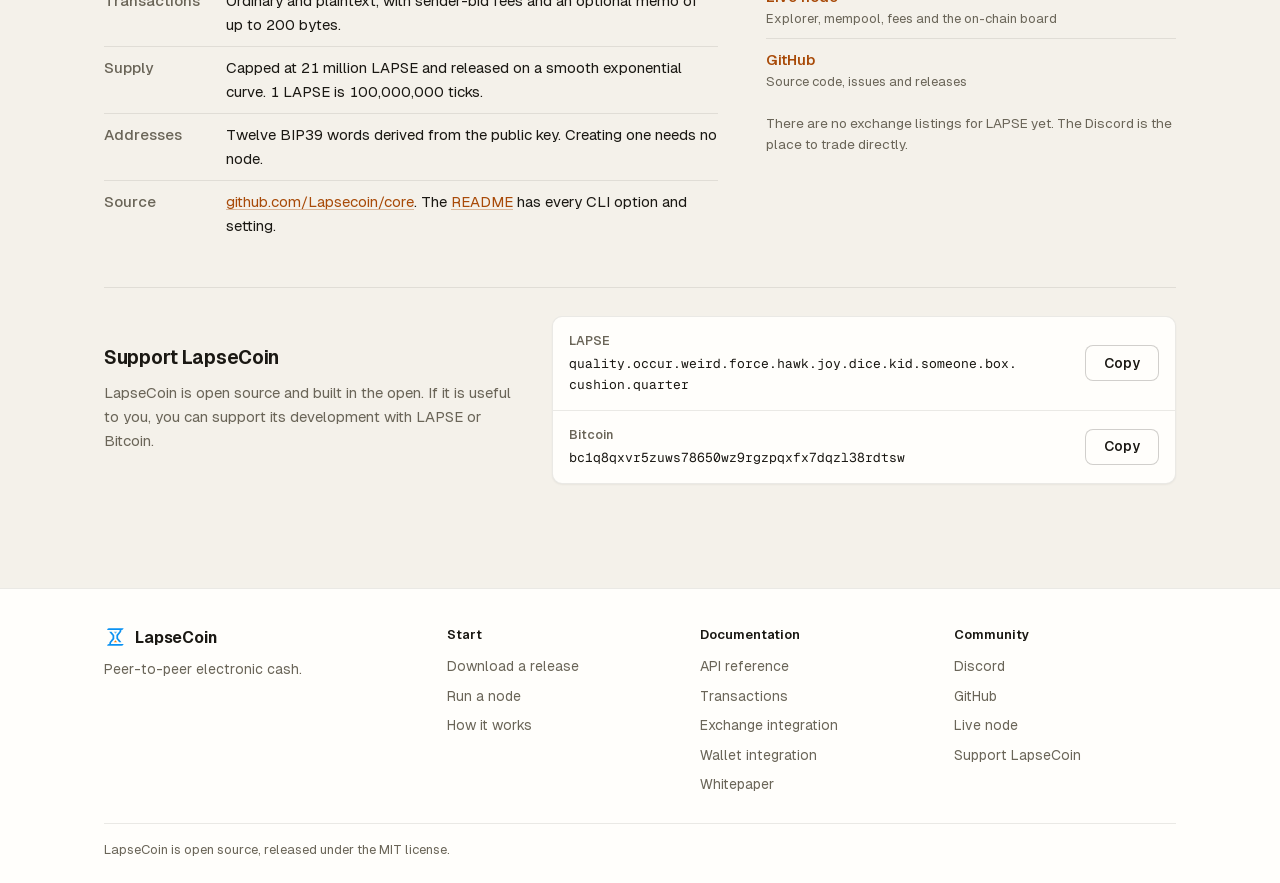
==== commit af7c09d9: "Wallet page and API docs match node 1.1.0; new support address The node now derives addresses from a" ====
--- a/index.html
+++ b/index.html
@@ -1,5 +1,5 @@
 <!doctype html>
-<!-- Generated by build.py from pages/index.html. Edit those, not this file. -->
+<!-- Generated by src/build.py from src/pages/index.html. Edit those, not this file. -->
 <html lang="en">
 <head>
 <meta charset="utf-8">
@@ -20,11 +20,20 @@
 <meta name="theme-color" content="#f4f1ea">
 <link rel="preload" href="css/fonts/Geist-Variable.woff2" as="font" type="font/woff2" crossorigin>
 <link rel="stylesheet" href="css/site.css">
+<!-- Google tag (gtag.js) -->
+<script async src="https://www.googletagmanager.com/gtag/js?id=G-2XWCJKT8GJ"></script>
+<script>
+  window.dataLayer = window.dataLayer || [];
+  function gtag(){dataLayer.push(arguments);}
+  gtag('js', new Date());
+
+  gtag('config', 'G-2XWCJKT8GJ');
+</script>
 </head>
 <body>
 <header class="bar"><div class="bar-in">
 <a class="brand" href="index.html"><img src="lapsecoin.svg" alt="" width="22" height="22">LapseCoin</a>
-<nav class="nav" aria-label="Site"><a href="downloads.html">Download</a><a href="index.html#start">Get started</a><div class="menu"><button class="menu-btn" type="button" aria-expanded="false" aria-controls="menu-docs">Documentation<svg class="chev" viewBox="0 0 12 12" aria-hidden="true"><path d="M2.5 4.5 6 8l3.5-3.5" fill="none" stroke="currentColor" stroke-width="1.5" stroke-linecap="round" stroke-linejoin="round"/></svg></button><div class="menu-list" id="menu-docs"><a href="api.html">API reference</a><a href="tx.html">Transactions</a><a href="exchange.html">Exchange integration</a><a href="wallets.html">Wallet integration</a><a href="https://github.com/Lapsecoin/core/blob/main/docs/whitepaper.md">Whitepaper</a></div></div><a href="index.html#community">Community</a><a href="index.html#support">Support</a></nav>
+<nav class="nav" aria-label="Site"><a href="downloads.html">Download</a><a href="index.html#start">Get started</a><div class="menu"><button class="menu-btn" type="button" aria-expanded="false" aria-controls="menu-docs">Documentation<svg class="chev" viewBox="0 0 12 12" aria-hidden="true"><path d="M2.5 4.5 6 8l3.5-3.5" fill="none" stroke="currentColor" stroke-width="1.5" stroke-linecap="round" stroke-linejoin="round"/></svg></button><div class="menu-list" id="menu-docs"><a href="api.html">API reference</a><a href="tx.html">Transactions</a><a href="exchange.html">Exchange integration</a><a href="wallets.html">Wallet integration</a><a href="https://lapsecoin.github.io/core/whitepaper.html">Whitepaper</a></div></div><a href="index.html#community">Community</a><a href="index.html#support">Support</a></nav>
 <div class="ext"><a href="https://discord.gg/FP2d8JmK6r"><svg viewBox="0 0 16 16" aria-hidden="true"><path d="M13.545 2.907a13.2 13.2 0 0 0-3.257-1.011.05.05 0 0 0-.052.025c-.141.25-.297.577-.406.833a12.2 12.2 0 0 0-3.658 0 8 8 0 0 0-.412-.833.05.05 0 0 0-.052-.025c-1.125.194-2.22.534-3.257 1.011a.04.04 0 0 0-.021.018C.356 6.024-.213 9.047.066 12.032q.003.022.021.037a13.3 13.3 0 0 0 3.995 2.02.05.05 0 0 0 .056-.019q.463-.63.818-1.329a.05.05 0 0 0-.01-.059.05.05 0 0 0-.018-.011 8.9 8.9 0 0 1-1.248-.595.05.05 0 0 1-.02-.066.05.05 0 0 1 .015-.019q.127-.095.248-.195a.05.05 0 0 1 .051-.007c2.619 1.196 5.454 1.196 8.041 0a.05.05 0 0 1 .053.007q.121.1.248.195a.05.05 0 0 1-.004.085 8 8 0 0 1-1.249.594.05.05 0 0 0-.03.03.05.05 0 0 0 .003.041c.24.465.515.909.817 1.329a.05.05 0 0 0 .056.019 13.2 13.2 0 0 0 4.001-2.02.05.05 0 0 0 .021-.037c.334-3.451-.559-6.449-2.366-9.106a.03.03 0 0 0-.02-.019m-8.198 7.307c-.789 0-1.438-.724-1.438-1.612s.637-1.613 1.438-1.613c.807 0 1.45.73 1.438 1.613 0 .888-.637 1.612-1.438 1.612m5.316 0c-.788 0-1.438-.724-1.438-1.612s.637-1.613 1.438-1.613c.807 0 1.451.73 1.438 1.613 0 .888-.631 1.612-1.438 1.612"/></svg><span>Discord</span></a><a href="https://github.com/Lapsecoin/core"><svg viewBox="0 0 16 16" aria-hidden="true"><path d="M8 0C3.58 0 0 3.58 0 8c0 3.54 2.29 6.53 5.47 7.59.4.07.55-.17.55-.38 0-.19-.01-.82-.01-1.49-2.01.37-2.53-.49-2.69-.94-.09-.23-.48-.94-.82-1.13-.28-.15-.68-.52-.01-.53.63-.01 1.08.58 1.23.82.72 1.21 1.87.87 2.33.66.07-.52.28-.87.51-1.07-1.78-.2-3.64-.89-3.64-3.95 0-.87.31-1.59.82-2.15-.08-.2-.36-1.02.08-2.12 0 0 .67-.21 2.2.82a7.6 7.6 0 0 1 4 0c1.53-1.04 2.2-.82 2.2-.82.44 1.1.16 1.92.08 2.12.51.56.82 1.27.82 2.15 0 3.07-1.87 3.75-3.65 3.95.29.25.54.73.54 1.48 0 1.07-.01 1.93-.01 2.2 0 .21.15.46.55.38A8.01 8.01 0 0 0 16 8c0-4.42-3.58-8-8-8z"/></svg><span>GitHub</span></a></div>
 </div></header>
 <main><div class="wrap">
@@ -99,7 +108,7 @@
 <ul class="links">
 <li><a href="api.html"><b>API reference</b><small>Public endpoints for chain info, blocks, transactions, addresses, fees and broadcast</small></a></li>
 <li><a href="tx.html"><b>Transactions</b><small>Format, FALCON-512 signing, address derivation, Python examples</small></a></li>
-<li><a href="https://github.com/Lapsecoin/core/blob/main/docs/whitepaper.md"><b>Whitepaper</b><small>The protocol specification</small></a></li>
+<li><a href="https://lapsecoin.github.io/core/whitepaper.html"><b>Whitepaper</b><small>The protocol specification</small></a></li>
 </ul>
 </div>
 <div>
@@ -144,7 +153,7 @@
 </div>
 <div class="addr-list">
 <div class="addr-row">
-<div class="addr-main"><span class="addr-label">LAPSE</span><code class="addr" id="support-lapse">report.<wbr>crane.<wbr>scan.<wbr>sound.<wbr>raccoon.<wbr>orient.<wbr>exercise.<wbr>patient.<wbr>vital.<wbr>season.<wbr>point.<wbr>cabbage</code></div>
+<div class="addr-main"><span class="addr-label">LAPSE</span><code class="addr" id="support-lapse">quality.<wbr>occur.<wbr>weird.<wbr>force.<wbr>hawk.<wbr>joy.<wbr>dice.<wbr>kid.<wbr>someone.<wbr>box.<wbr>cushion.<wbr>quarter</code></div>
 <button class="btn copy" type="button" data-copy="#support-lapse">Copy</button>
 </div>
 <div class="addr-row">
@@ -158,7 +167,7 @@
 <div class="foot">
 <div class="foot-brand"><a class="brand" href="index.html"><img src="lapsecoin.svg" alt="" width="22" height="22">LapseCoin</a><p>Peer-to-peer electronic cash.</p></div>
 <div class="foot-col"><b>Start</b><a href="downloads.html">Download a release</a><a href="index.html#run">Run a node</a><a href="index.html#how">How it works</a></div>
-<div class="foot-col"><b>Documentation</b><a href="api.html">API reference</a><a href="tx.html">Transactions</a><a href="exchange.html">Exchange integration</a><a href="wallets.html">Wallet integration</a><a href="https://github.com/Lapsecoin/core/blob/main/docs/whitepaper.md">Whitepaper</a></div>
+<div class="foot-col"><b>Documentation</b><a href="api.html">API reference</a><a href="tx.html">Transactions</a><a href="exchange.html">Exchange integration</a><a href="wallets.html">Wallet integration</a><a href="https://lapsecoin.github.io/core/whitepaper.html">Whitepaper</a></div>
 <div class="foot-col"><b>Community</b><a href="https://discord.gg/FP2d8JmK6r">Discord</a><a href="https://github.com/Lapsecoin/core">GitHub</a><a href="https://lapsenode.vicnas.me/">Live node</a><a href="index.html#support">Support LapseCoin</a></div>
 </div>
 <p class="legal">LapseCoin is open source, released under the MIT license.</p>
